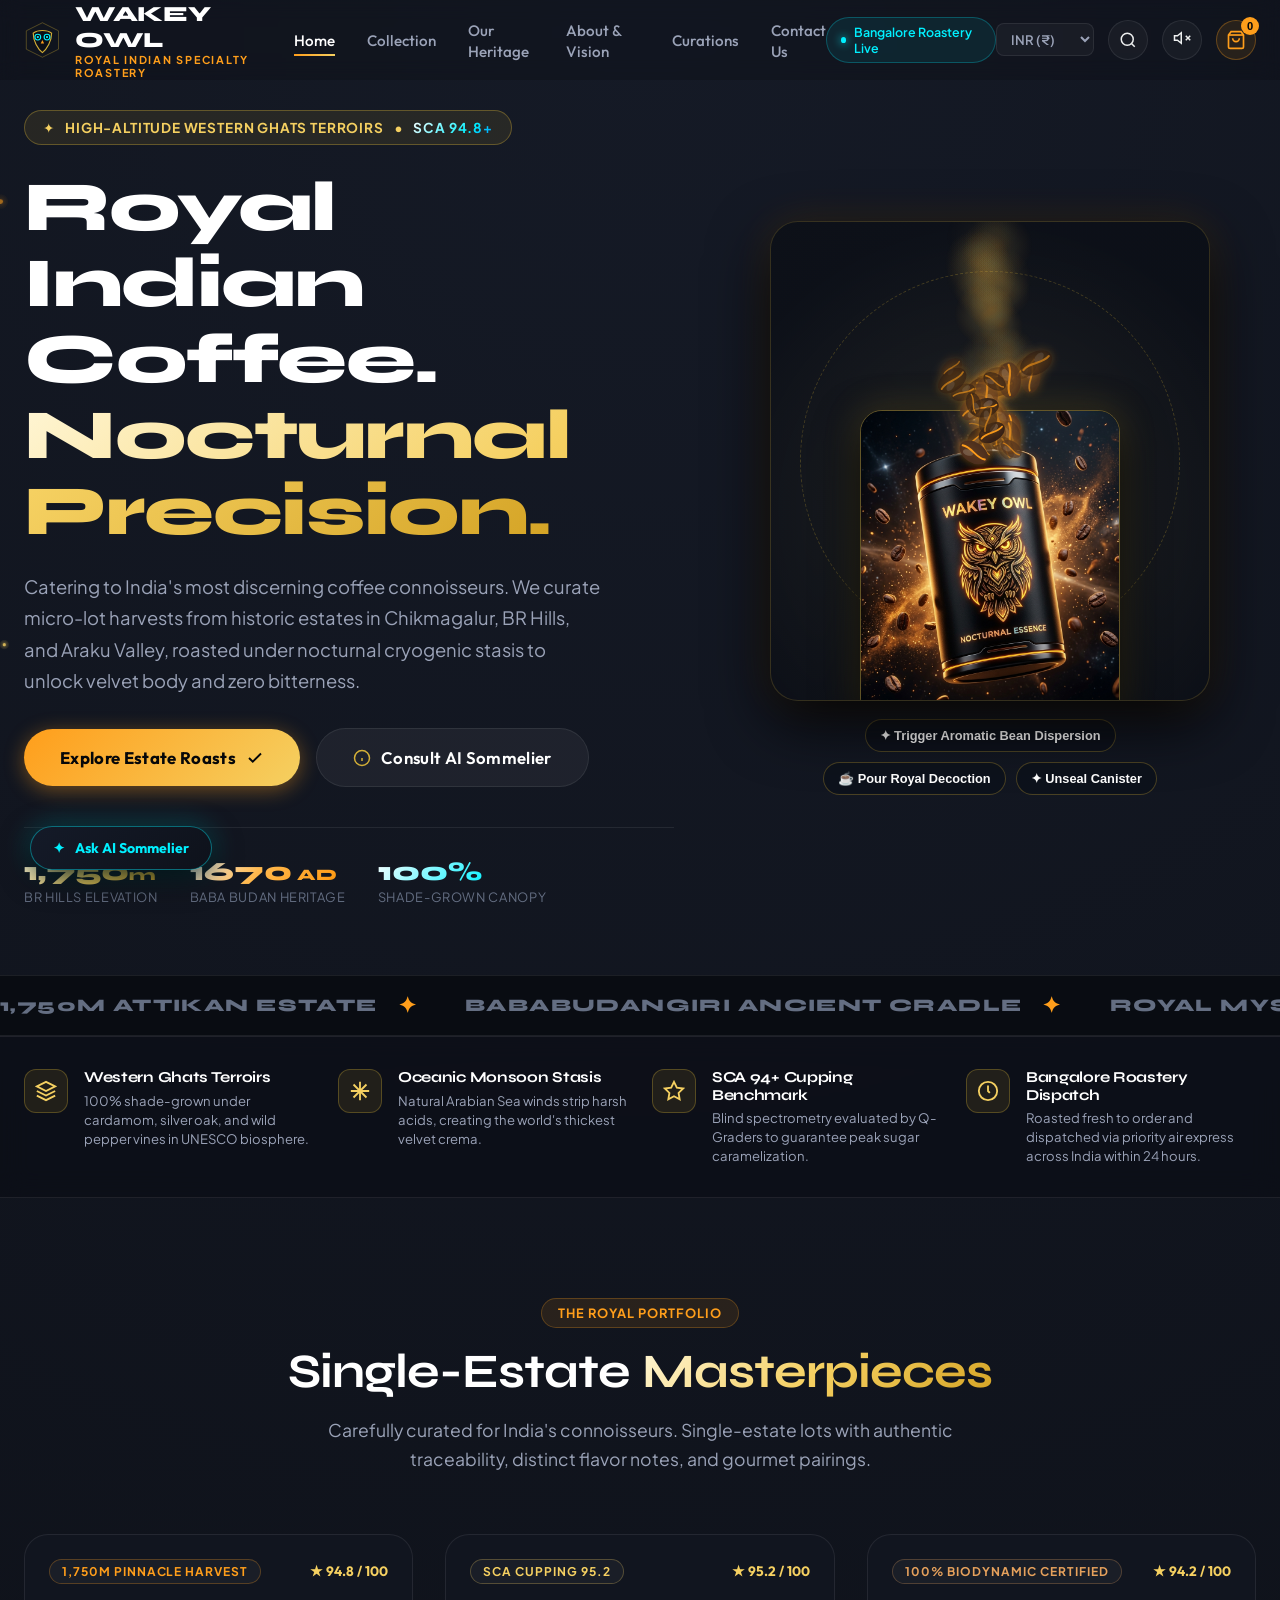
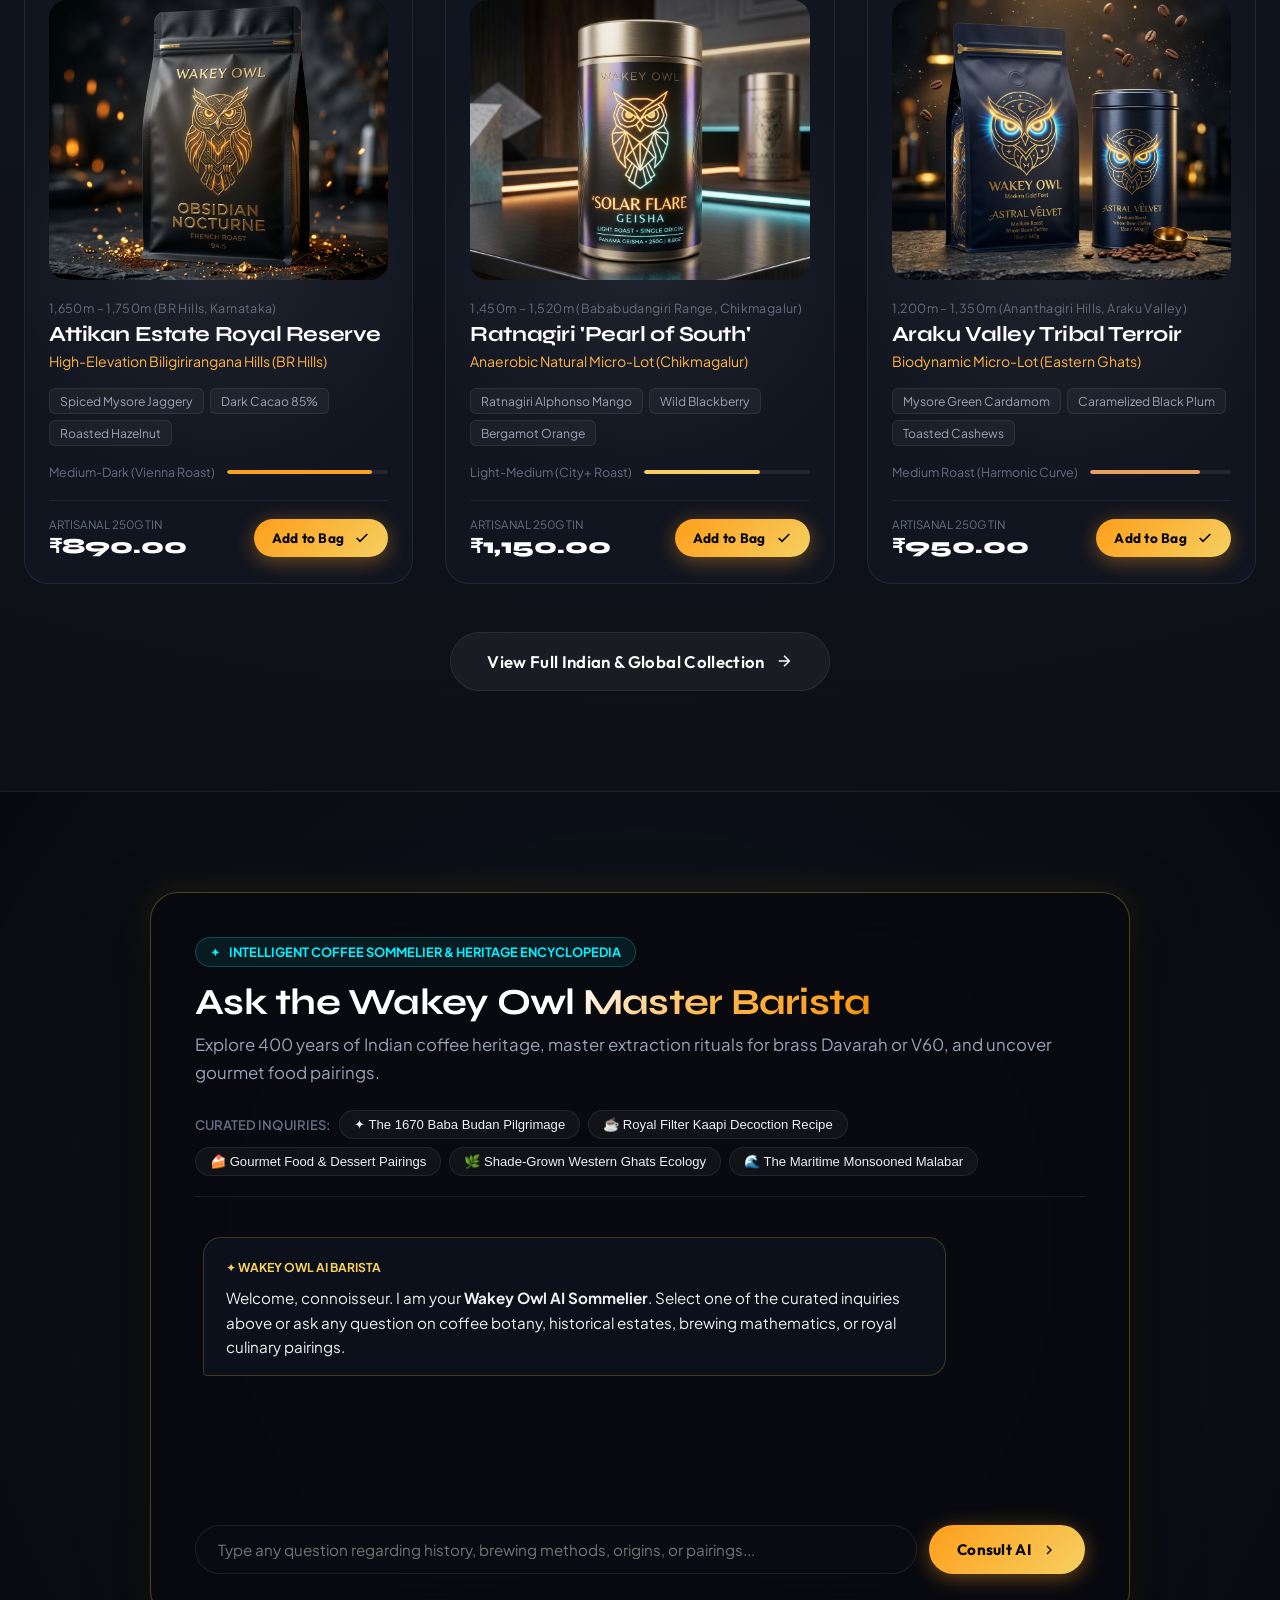
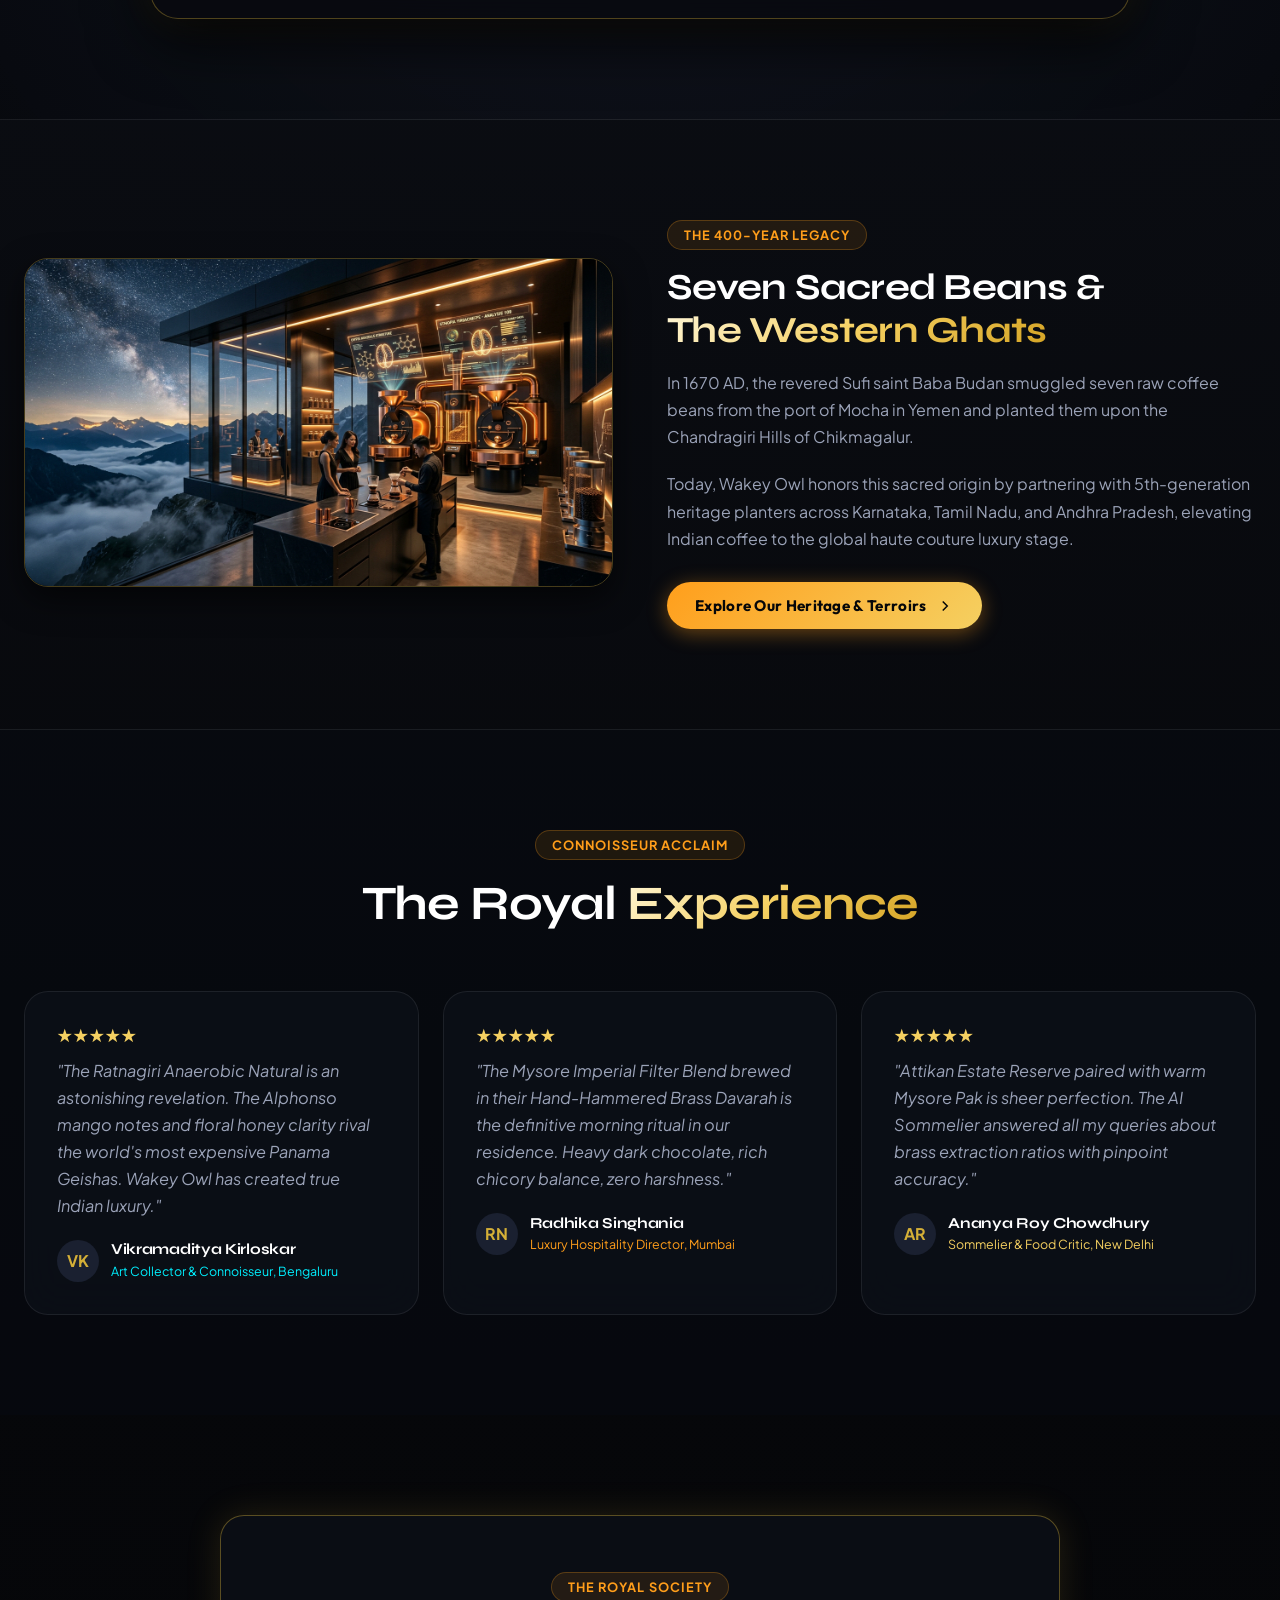
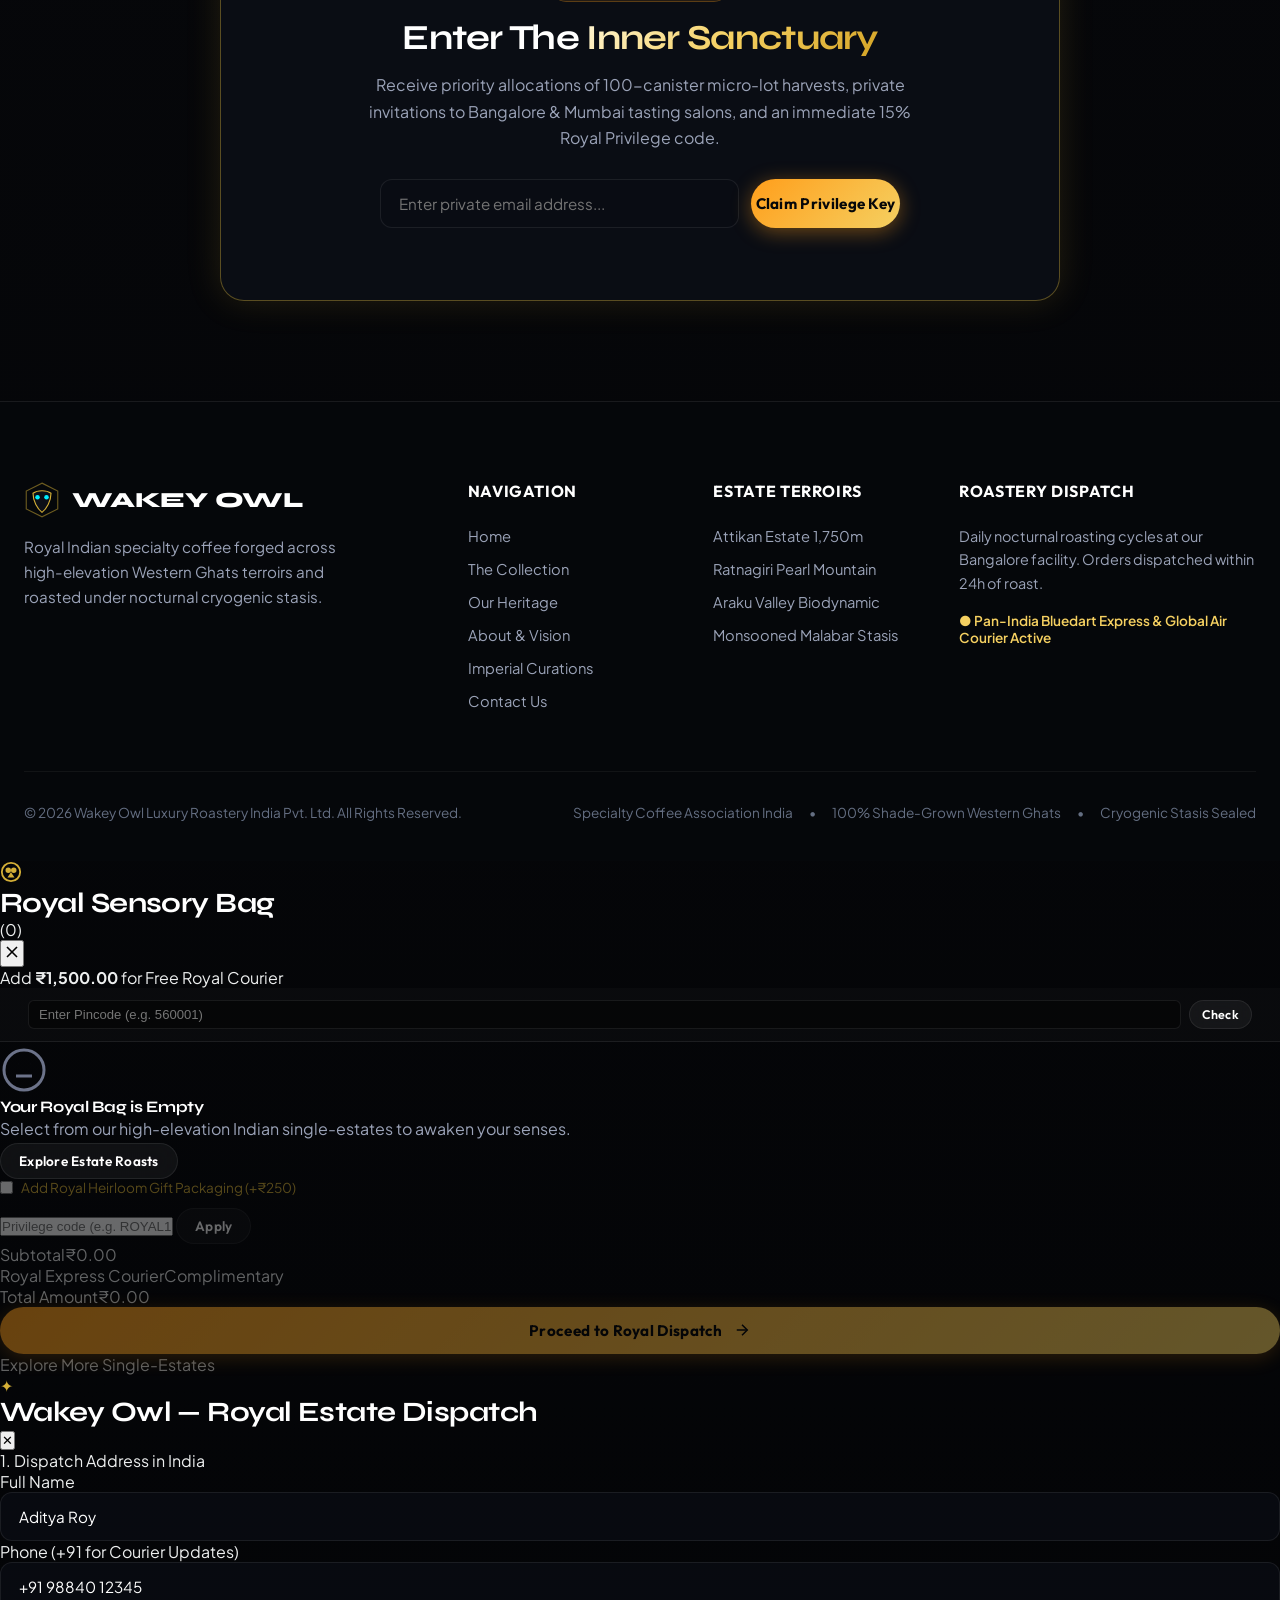
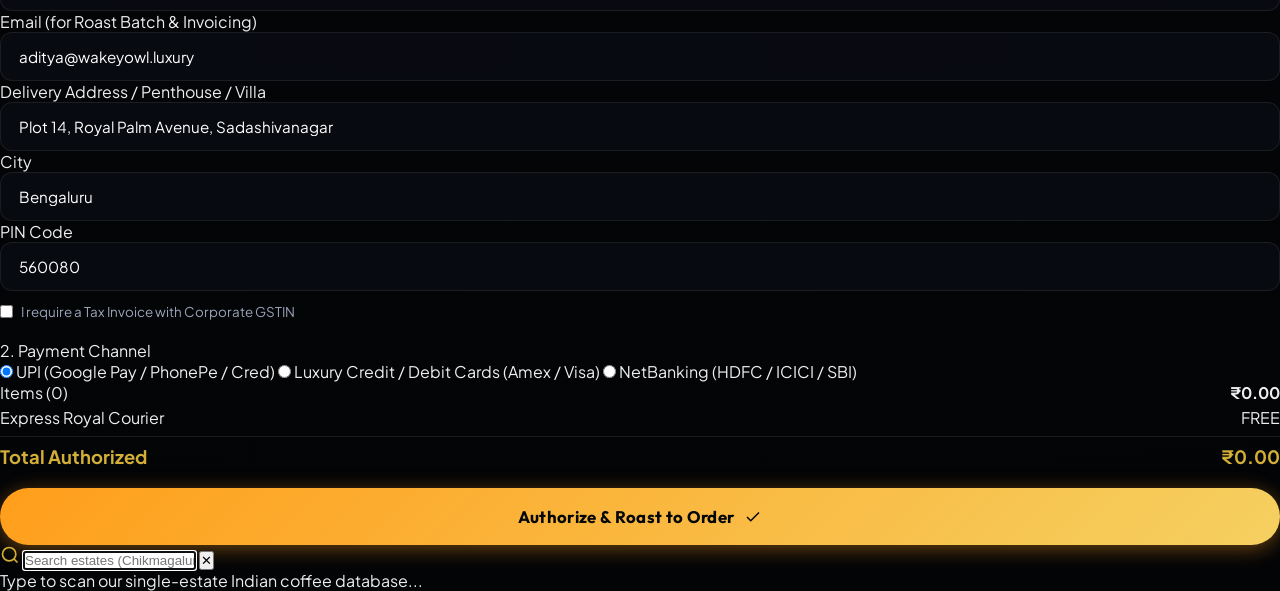
==== index.html @ 2862ffb9 "Add files via upload" ====
<!DOCTYPE html>
<html lang="en">
<head>
  <meta charset="UTF-8" />
  <meta name="viewport" content="width=device-width, initial-scale=1.0" />
  <title>Wakey Owl — Royal Indian Specialty Coffee & Nocturnal Roastery</title>
  <meta name="description" content="Forged at 1,750m in the Western Ghats. Discover India's finest single-estate micro-lots, royal filter kaapi formulas, and cryogenic specialty roasts." />

  <!-- Stylesheets -->
  <link rel="stylesheet" href="css/main.css" />
  <link rel="stylesheet" href="css/components.css" />
  <link rel="stylesheet" href="css/animations.css" />
</head>
<body>

  <!-- Ambient Canvas Background -->
  <canvas id="ambient-canvas"></canvas>

  <div class="app-wrapper">

    <!-- Sticky Glassmorphic Navbar -->
    <header class="site-navbar" id="site-header">
      <div class="container nav-container">
        <!-- Brand Logo with Continuous Animated Glowing Laser Eyes -->
        <a href="index.html" class="brand-logo-link" id="nav-brand-logo" aria-label="Wakey Owl Home">
          <svg class="logo-owl-svg" viewBox="0 0 64 64" fill="none" xmlns="http://www.w3.org/2000/svg">
            <polygon points="32,2 60,16 60,48 32,62 4,48 4,16" stroke="rgba(212,175,55,0.4)" stroke-width="1.5" class="logo-animated-stroke" />
            <path d="M16 20 C24 14, 40 14, 48 20 C48 34, 40 48, 32 54 C24 48, 16 34, 16 20 Z" stroke="#D4AF37" stroke-width="2" fill="#0C0F17" />
            <circle cx="24" cy="27" r="5" stroke="#00F0FF" stroke-width="2" fill="#060709" class="logo-owl-eye" />
            <circle cx="24" cy="27" r="2" fill="#00F0FF" />
            <circle cx="40" cy="27" r="5" stroke="#00F0FF" stroke-width="2" fill="#060709" class="logo-owl-eye" />
            <circle cx="40" cy="27" r="2" fill="#00F0FF" />
            <polygon points="32,32 29,38 35,38" fill="#FF9E1B" />
          </svg>
          <div class="brand-name-wrap">
            <span class="brand-name">WAKEY OWL</span>
            <span class="brand-tagline">Royal Indian Specialty Roastery</span>
          </div>
        </a>

        <!-- Desktop Navigation Links -->
        <nav>
          <ul class="nav-links-menu">
            <li class="nav-link-item active"><a href="index.html">Home</a></li>
            <li class="nav-link-item"><a href="shop.html">Collection</a></li>
            <li class="nav-link-item"><a href="heritage.html">Our Heritage</a></li>
            <li class="nav-link-item"><a href="about.html">About & Vision</a></li>
            <li class="nav-link-item"><a href="curations.html">Curations</a></li>
            <li class="nav-link-item"><a href="contact.html">Contact Us</a></li>
          </ul>
        </nav>

        <!-- Live Roastery Status Pill -->
        <div class="nav-live-status">
          <span class="live-beacon-dot"></span>
          <span>Bangalore Roastery Live</span>
        </div>

        <!-- Navigation Actions -->
        <div class="nav-actions-right">
          <!-- Currency Selector (INR Default) -->
          <select id="currency-select" class="currency-selector" aria-label="Select Currency">
            <option value="INR" selected>INR (₹)</option>
            <option value="USD">USD ($)</option>
            <option value="EUR">EUR (€)</option>
            <option value="GBP">GBP (£)</option>
            <option value="AED">AED (د.إ)</option>
          </select>

          <!-- Search Trigger -->
          <button type="button" class="nav-icon-btn" data-search-trigger aria-label="Search Estates">
            <svg width="18" height="18" viewBox="0 0 24 24" fill="none" stroke="currentColor" stroke-width="2"><circle cx="11" cy="11" r="8"></circle><line x1="21" y1="21" x2="16.65" y2="16.65"></line></svg>
          </button>

          <!-- Soundscape Toggle -->
          <button type="button" class="nav-icon-btn" id="sound-toggle-btn" aria-label="Toggle Sound" title="Toggle Soundscape">
            <span id="sound-toggle-icon">
              <svg width="18" height="18" viewBox="0 0 24 24" fill="none" stroke="currentColor" stroke-width="2"><polygon points="11 5 6 9 2 9 2 15 6 15 11 19 11 5"></polygon><line x1="23" y1="9" x2="17" y2="15"></line><line x1="17" y1="9" x2="23" y2="15"></line></svg>
            </span>
          </button>

          <!-- Cart Drawer Trigger -->
          <button type="button" class="nav-icon-btn nav-cart-btn" data-cart-open aria-label="Shopping Bag">
            <svg width="20" height="20" viewBox="0 0 24 24" fill="none" stroke="currentColor" stroke-width="2"><path d="M6 2L3 6v14a2 2 0 0 0 2 2h14a2 2 0 0 0 2-2V6l-3-4z"></path><line x1="3" y1="6" x2="21" y2="6"></line><path d="M16 10a4 4 0 0 1-8 0"></path></svg>
            <span class="nav-cart-badge">0</span>
          </button>

          <!-- Mobile Hamburger -->
          <button type="button" class="mobile-hamburger-btn" id="mobile-menu-btn" aria-label="Open Menu">
            <svg width="24" height="24" viewBox="0 0 24 24" fill="none" stroke="currentColor" stroke-width="2"><line x1="3" y1="12" x2="21" y2="12"></line><line x1="3" y1="6" x2="21" y2="6"></line><line x1="3" y1="18" x2="21" y2="18"></line></svg>
          </button>
        </div>
      </div>
    </header>

    <!-- Mobile Drawer Navigation -->
    <div class="mobile-nav-drawer" id="mobile-nav-drawer">
      <div class="mobile-nav-header">
        <span class="brand-name text-gradient-gold">WAKEY OWL</span>
        <button type="button" class="btn-modal-close" id="mobile-nav-close">✕</button>
      </div>
      <ul class="mobile-nav-links">
        <li><a href="index.html">Home</a></li>
        <li><a href="shop.html">The Collection</a></li>
        <li><a href="heritage.html">Our Heritage</a></li>
        <li><a href="about.html">About & Vision</a></li>
        <li><a href="curations.html">Imperial Curations</a></li>
        <li><a href="contact.html">Contact & Salons</a></li>
      </ul>
      <div style="margin-top: auto; padding-top: 24px; border-top: 1px solid var(--border-glass);">
        <button type="button" class="btn btn-glow-gold btn-block" data-cart-open>
          <span>Open Royal Bag</span>
        </button>
      </div>
    </div>

    <!-- MAIN HOMEPAGE CONTENT -->
    <main>

      <!-- 1. HERO SECTION: INTERACTIVE BEAN EMERGENCE & PACKET ANIMATION -->
      <section class="hero-section" id="hero">
        <div class="container">
          <div class="hero-grid">
            <!-- Left Hero Content -->
            <div class="hero-content">
              <div class="hero-eyebrow-pill animate-fade-in">
                <span>✦</span>
                <span>High-Altitude Western Ghats Terroirs</span>
                <span>•</span>
                <span class="text-gradient-cyan">SCA 94.8+</span>
              </div>

              <h1 class="hero-title animate-slide-up">
                Royal Indian Coffee. <br />
                <span class="text-gradient-gold">Nocturnal Precision.</span>
              </h1>

              <p class="hero-description animate-slide-up">
                Catering to India's most discerning coffee connoisseurs. We curate micro-lot harvests from historic estates in Chikmagalur, BR Hills, and Araku Valley, roasted under nocturnal cryogenic stasis to unlock velvet body and zero bitterness.
              </p>

              <div class="hero-cta-group animate-slide-up">
                <a href="shop.html" class="btn btn-glow-gold btn-large" id="hero-cta-order">
                  <span>Explore Estate Roasts</span>
                  <svg width="18" height="18" viewBox="0 0 24 24" fill="none" stroke="currentColor" stroke-width="2.5"><polyline points="20 6 9 17 4 12"></polyline></svg>
                </a>

                <a href="#ai-sommelier-section" class="btn btn-glass btn-large" id="hero-cta-ai">
                  <svg width="18" height="18" viewBox="0 0 24 24" fill="none" stroke="#D4AF37" stroke-width="2"><circle cx="12" cy="12" r="10"/><path d="M12 16v-4M12 8h.01"/></svg>
                  <span>Consult AI Sommelier</span>
                </a>
              </div>

              <div class="hero-stats-row">
                <div class="hero-stat-item">
                  <span class="hero-stat-val text-gradient-gold">1,750<small style="font-size: 1rem;">m</small></span>
                  <span class="hero-stat-label">BR Hills Elevation</span>
                </div>
                <div class="hero-stat-item">
                  <span class="hero-stat-val text-gradient-amber">1670<small style="font-size: 1rem;"> AD</small></span>
                  <span class="hero-stat-label">Baba Budan Heritage</span>
                </div>
                <div class="hero-stat-item">
                  <span class="hero-stat-val text-gradient-cyan">100%</span>
                  <span class="hero-stat-label">Shade-Grown Canopy</span>
                </div>
              </div>
            </div>

            <!-- Right Hero 3D Roasted Bean & Packet Emergence Stage -->
            <div class="hero-visual-col" data-hero-tilt>
              <div class="coffee-emergence-stage">
                <!-- Rotating Gold Ring -->
                <div class="stage-aura-ring"></div>

                <!-- Interactive Roasted Bean & Steam Particle Canvas -->
                <canvas id="hero-coffee-canvas"></canvas>

                <!-- Base Luxury Canister/Packet Graphic -->
                <img src="assets/images/hero_canister.jpg" alt="Wakey Owl Royal Coffee Canister" class="stage-packet-img" />
              </div>

              <!-- Interactive Emergence Action Controls -->
              <div class="stage-actions-bar">
                <button type="button" class="btn-stage-action" id="btn-trigger-aroma">
                  <span>✦ Trigger Aromatic Bean Dispersion</span>
                </button>
                <button type="button" class="btn-stage-action" id="btn-trigger-pour">
                  <span>☕ Pour Royal Decoction</span>
                </button>
                <button type="button" class="btn-stage-action" id="btn-trigger-unseal">
                  <span>✦ Unseal Canister</span>
                </button>
              </div>
            </div>
          </div>
        </div>
      </section>

      <!-- 2. KINETIC TICKER MARQUEE -->
      <div class="ticker-strip" aria-hidden="true">
        <div class="ticker-track">
          <span class="ticker-item">1,750M ATTIKAN ESTATE <span class="ticker-dot">✦</span></span>
          <span class="ticker-item">BABABUDANGIRI ANCIENT CRADLE <span class="ticker-dot">✦</span></span>
          <span class="ticker-item">ROYAL MYSORE FILTER FORMULA <span class="ticker-dot">✦</span></span>
          <span class="ticker-item">ARAKU BIODYNAMIC MICRO-LOTS <span class="ticker-dot">✦</span></span>
          <span class="ticker-item">ZERO ASTRINGENCY GUARANTEED <span class="ticker-dot">✦</span></span>
          <span class="ticker-item">CRYOGENIC NOCTURNAL ROAST <span class="ticker-dot">✦</span></span>
          <!-- Continuous loop -->
          <span class="ticker-item">1,750M ATTIKAN ESTATE <span class="ticker-dot">✦</span></span>
          <span class="ticker-item">BABABUDANGIRI ANCIENT CRADLE <span class="ticker-dot">✦</span></span>
          <span class="ticker-item">ROYAL MYSORE FILTER FORMULA <span class="ticker-dot">✦</span></span>
          <span class="ticker-item">ARAKU BIODYNAMIC MICRO-LOTS <span class="ticker-dot">✦</span></span>
          <span class="ticker-item">ZERO ASTRINGENCY GUARANTEED <span class="ticker-dot">✦</span></span>
          <span class="ticker-item">CRYOGENIC NOCTURNAL ROAST <span class="ticker-dot">✦</span></span>
        </div>
      </div>

      <!-- 3. SENSORY MATRIX 4-PILLAR BAR -->
      <section class="sensory-matrix-bar">
        <div class="container">
          <div class="matrix-grid">
            <div class="matrix-card">
              <div class="matrix-icon-box">
                <svg width="22" height="22" viewBox="0 0 24 24" fill="none" stroke="currentColor" stroke-width="2"><path d="M12 2L2 7l10 5 10-5-10-5zM2 17l10 5 10-5M2 12l10 5 10-5"/></svg>
              </div>
              <div class="matrix-text">
                <h4>Western Ghats Terroirs</h4>
                <p>100% shade-grown under cardamom, silver oak, and wild pepper vines in UNESCO biosphere.</p>
              </div>
            </div>

            <div class="matrix-card">
              <div class="matrix-icon-box">
                <svg width="22" height="22" viewBox="0 0 24 24" fill="none" stroke="currentColor" stroke-width="2"><path d="M12 2v20M2 12h20M4.93 4.93l14.14 14.14M4.93 19.07l14.14-14.14"/></svg>
              </div>
              <div class="matrix-text">
                <h4>Oceanic Monsoon Stasis</h4>
                <p>Natural Arabian Sea winds strip harsh acids, creating the world's thickest velvet crema.</p>
              </div>
            </div>

            <div class="matrix-card">
              <div class="matrix-icon-box">
                <svg width="22" height="22" viewBox="0 0 24 24" fill="none" stroke="currentColor" stroke-width="2"><polygon points="12 2 15.09 8.26 22 9.27 17 14.14 18.18 21.02 12 17.77 5.82 21.02 7 14.14 2 9.27 8.91 8.26 12 2"/></svg>
              </div>
              <div class="matrix-text">
                <h4>SCA 94+ Cupping Benchmark</h4>
                <p>Blind spectrometry evaluated by Q-Graders to guarantee peak sugar caramelization.</p>
              </div>
            </div>

            <div class="matrix-card">
              <div class="matrix-icon-box">
                <svg width="22" height="22" viewBox="0 0 24 24" fill="none" stroke="currentColor" stroke-width="2"><circle cx="12" cy="12" r="10"/><polyline points="12 6 12 12 14 14"/></svg>
              </div>
              <div class="matrix-text">
                <h4>Bangalore Roastery Dispatch</h4>
                <p>Roasted fresh to order and dispatched via priority air express across India within 24 hours.</p>
              </div>
            </div>
          </div>
        </div>
      </section>

      <!-- 4. FEATURED SIGNATURE INDIAN ESTATE ALLOCATIONS -->
      <section class="section-py" id="featured-roasts">
        <div class="container">
          <div class="section-header">
            <span class="section-eyebrow">The Royal Portfolio</span>
            <h2 class="section-title">Single-Estate <span class="text-gradient-gold">Masterpieces</span></h2>
            <p class="section-description">
              Carefully curated for India's connoisseurs. Single-estate lots with authentic traceability, distinct flavor notes, and gourmet pairings.
            </p>
          </div>

          <!-- Product Grid Injected by JS -->
          <div class="products-grid" id="featured-roasts-grid">
            <!-- Populated by js/app.js -->
          </div>

          <div style="text-align: center; margin-top: 48px;">
            <a href="shop.html" class="btn btn-glass btn-large">
              <span>View Full Indian & Global Collection</span>
              <svg width="18" height="18" viewBox="0 0 24 24" fill="none" stroke="currentColor" stroke-width="2"><line x1="5" y1="12" x2="19" y2="12"></line><polyline points="12 5 19 12 12 19"></polyline></svg>
            </a>
          </div>
        </div>
      </section>

      <!-- 5. AI COFFEE SOMMELIER & ENCYCLOPEDIA ASSISTANT -->
      <section class="section-py" id="ai-sommelier-section" style="background: radial-gradient(circle at 50% 50%, rgba(20, 25, 38, 0.8) 0%, rgba(8, 10, 15, 0.95) 100%); border-top: 1px solid var(--border-glass); border-bottom: 1px solid var(--border-glass);">
        <div class="container">
          <div id="ai-coffee-chatbox">
            <!-- Rendered by js/ai-assistant.js -->
          </div>
        </div>
      </section>

      <!-- 6. THE HERITAGE TEASER: 1670 BABA BUDAN STORY -->
      <section class="section-py" id="heritage-teaser">
        <div class="container">
          <div style="display: grid; grid-template-columns: 1fr 1fr; gap: 54px; align-items: center;">
            <div data-tilt>
              <img src="assets/images/roastery_lab.jpg" alt="Indian High-Altitude Coffee Canopy" style="width: 100%; border-radius: 24px; border: 1px solid rgba(212,175,55,0.3); box-shadow: var(--shadow-md);" />
            </div>
            <div>
              <span class="section-eyebrow">The 400-Year Legacy</span>
              <h2 style="font-size: 2.3rem; margin-bottom: 18px;">Seven Sacred Beans & <br /><span class="text-gradient-gold">The Western Ghats</span></h2>
              <p style="margin-bottom: 20px; line-height: 1.7;">
                In 1670 AD, the revered Sufi saint Baba Budan smuggled seven raw coffee beans from the port of Mocha in Yemen and planted them upon the Chandragiri Hills of Chikmagalur.
              </p>
              <p style="margin-bottom: 30px; line-height: 1.7;">
                Today, Wakey Owl honors this sacred origin by partnering with 5th-generation heritage planters across Karnataka, Tamil Nadu, and Andhra Pradesh, elevating Indian coffee to the global haute couture luxury stage.
              </p>
              <a href="heritage.html" class="btn btn-glow-gold">
                <span>Explore Our Heritage & Terroirs</span>
                <svg width="18" height="18" viewBox="0 0 24 24" fill="none" stroke="currentColor" stroke-width="2"><polyline points="9 18 15 12 9 6"></polyline></svg>
              </a>
            </div>
          </div>
        </div>
      </section>

      <!-- 7. CONNOISSEUR REVIEWS -->
      <section class="section-py" style="background: rgba(8, 11, 17, 0.6); border-top: 1px solid var(--border-glass);">
        <div class="container">
          <div class="section-header">
            <span class="section-eyebrow">Connoisseur Acclaim</span>
            <h2 class="section-title">The Royal <span class="text-gradient-gold">Experience</span></h2>
          </div>

          <div style="display: grid; grid-template-columns: repeat(auto-fit, minmax(320px, 1fr)); gap: 24px;">
            <div class="glass-panel" style="padding: 32px;">
              <div style="color: var(--cyber-gold); font-size: 1.1rem; margin-bottom: 12px;">★★★★★</div>
              <p style="font-style: italic; margin-bottom: 20px; font-size: 1.02rem;">
                "The Ratnagiri Anaerobic Natural is an astonishing revelation. The Alphonso mango notes and floral honey clarity rival the world's most expensive Panama Geishas. Wakey Owl has created true Indian luxury."
              </p>
              <div style="display: flex; align-items: center; gap: 12px;">
                <div style="width: 42px; height: 42px; border-radius: 50%; background: #1A2030; display: flex; align-items: center; justify-content: center; font-weight: 700; color: #D4AF37;">VK</div>
                <div>
                  <h4 style="font-size: 0.95rem;">Vikramaditya Kirloskar</h4>
                  <span style="font-size: 0.78rem; color: var(--biolum-cyan);">Art Collector & Connoisseur, Bengaluru</span>
                </div>
              </div>
            </div>

            <div class="glass-panel" style="padding: 32px;">
              <div style="color: var(--cyber-gold); font-size: 1.1rem; margin-bottom: 12px;">★★★★★</div>
              <p style="font-style: italic; margin-bottom: 20px; font-size: 1.02rem;">
                "The Mysore Imperial Filter Blend brewed in their Hand-Hammered Brass Davarah is the definitive morning ritual in our residence. Heavy dark chocolate, rich chicory balance, zero harshness."
              </p>
              <div style="display: flex; align-items: center; gap: 12px;">
                <div style="width: 42px; height: 42px; border-radius: 50%; background: #1A2030; display: flex; align-items: center; justify-content: center; font-weight: 700; color: #D4AF37;">RN</div>
                <div>
                  <h4 style="font-size: 0.95rem;">Radhika Singhania</h4>
                  <span style="font-size: 0.78rem; color: var(--solar-amber);">Luxury Hospitality Director, Mumbai</span>
                </div>
              </div>
            </div>

            <div class="glass-panel" style="padding: 32px;">
              <div style="color: var(--cyber-gold); font-size: 1.1rem; margin-bottom: 12px;">★★★★★</div>
              <p style="font-style: italic; margin-bottom: 20px; font-size: 1.02rem;">
                "Attikan Estate Reserve paired with warm Mysore Pak is sheer perfection. The AI Sommelier answered all my queries about brass extraction ratios with pinpoint accuracy."
              </p>
              <div style="display: flex; align-items: center; gap: 12px;">
                <div style="width: 42px; height: 42px; border-radius: 50%; background: #1A2030; display: flex; align-items: center; justify-content: center; font-weight: 700; color: #D4AF37;">AR</div>
                <div>
                  <h4 style="font-size: 0.95rem;">Ananya Roy Chowdhury</h4>
                  <span style="font-size: 0.78rem; color: var(--cyber-gold);">Sommelier & Food Critic, New Delhi</span>
                </div>
              </div>
            </div>
          </div>
        </div>
      </section>

      <!-- 8. VIP ROYAL SOCIETY PRIVILEGE CLUB -->
      <section class="section-py">
        <div class="container">
          <div class="glass-panel" style="padding: 56px 48px; text-align: center; max-width: 840px; margin: 0 auto; border-color: rgba(212,175,55,0.4); box-shadow: 0 0 35px rgba(212,175,55,0.15);">
            <span class="section-eyebrow">The Royal Society</span>
            <h2 style="font-size: 2.2rem; margin-bottom: 14px;">Enter The <span class="text-gradient-gold">Inner Sanctuary</span></h2>
            <p style="margin-bottom: 28px; max-width: 580px; margin-left: auto; margin-right: auto;">
              Receive priority allocations of 100-canister micro-lot harvests, private invitations to Bangalore & Mumbai tasting salons, and an immediate 15% Royal Privilege code.
            </p>

            <form id="newsletter-form" style="display: flex; gap: 12px; max-width: 520px; margin: 0 auto;">
              <input type="email" class="input-field" placeholder="Enter private email address..." required />
              <button type="submit" class="btn btn-glow-gold" style="white-space: nowrap;">
                <span>Claim Privilege Key</span>
              </button>
            </form>
            <div id="newsletter-msg" style="margin-top: 16px; font-size: 0.9rem;"></div>
          </div>
        </div>
      </section>

    </main>

    <!-- LUXURY FOOTER -->
    <footer class="site-footer">
      <div class="container">
        <div class="footer-top-grid">
          <div class="footer-brand-col">
            <div style="display: flex; align-items: center; gap: 12px;">
              <svg class="logo-owl-svg" viewBox="0 0 64 64" fill="none" style="width: 36px; height: 36px;">
                <polygon points="32,2 60,16 60,48 32,62 4,48 4,16" stroke="rgba(212,175,55,0.5)" stroke-width="2"/>
                <path d="M16 20 C24 14, 40 14, 48 20 C48 34, 40 48, 32 54 C24 48, 16 34, 16 20 Z" stroke="#D4AF37" stroke-width="2" fill="#0C0F17" />
                <circle cx="24" cy="27" r="4" fill="#00F0FF" />
                <circle cx="40" cy="27" r="4" fill="#00F0FF" />
              </svg>
              <span class="brand-name">WAKEY OWL</span>
            </div>
            <p>
              Royal Indian specialty coffee forged across high-elevation Western Ghats terroirs and roasted under nocturnal cryogenic stasis.
            </p>
          </div>

          <div>
            <h4 class="footer-col-title">Navigation</h4>
            <ul class="footer-links-list">
              <li><a href="index.html">Home</a></li>
              <li><a href="shop.html">The Collection</a></li>
              <li><a href="heritage.html">Our Heritage</a></li>
              <li><a href="about.html">About & Vision</a></li>
              <li><a href="curations.html">Imperial Curations</a></li>
              <li><a href="contact.html">Contact Us</a></li>
            </ul>
          </div>

          <div>
            <h4 class="footer-col-title">Estate Terroirs</h4>
            <ul class="footer-links-list">
              <li><a href="heritage.html">Attikan Estate 1,750m</a></li>
              <li><a href="heritage.html">Ratnagiri Pearl Mountain</a></li>
              <li><a href="heritage.html">Araku Valley Biodynamic</a></li>
              <li><a href="heritage.html">Monsooned Malabar Stasis</a></li>
            </ul>
          </div>

          <div class="footer-newsletter-box">
            <h4 class="footer-col-title">Roastery Dispatch</h4>
            <p>Daily nocturnal roasting cycles at our Bangalore facility. Orders dispatched within 24h of roast.</p>
            <div style="font-size: 0.85rem; color: var(--cyber-gold); font-weight: 600;">
              ● Pan-India Bluedart Express & Global Air Courier Active
            </div>
          </div>
        </div>

        <div class="footer-bottom-bar">
          <div>© 2026 Wakey Owl Luxury Roastery India Pvt. Ltd. All Rights Reserved.</div>
          <div class="footer-badges">
            <span>Specialty Coffee Association India</span> • 
            <span>100% Shade-Grown Western Ghats</span> • 
            <span>Cryogenic Stasis Sealed</span>
          </div>
        </div>
      </div>
    </footer>

  </div>

  <!-- JavaScript Modules -->
  <script src="js/products.js"></script>
  <script src="js/particles.js"></script>
  <script src="js/coffee-animation.js"></script>
  <script src="js/tilt.js"></script>
  <script src="js/audio.js"></script>
  <script src="js/ai-assistant.js"></script>
  <script src="js/cart.js"></script>
  <script src="js/app.js"></script>
</body>
</html>
---- css/main.css ----
/**
 * Wakey Owl — Core Design System & Luxury Variables
 */

@import url('https://fonts.googleapis.com/css2?family=Orbitron:wght@600;800;900&family=Outfit:wght@400;500;600;700;800&family=Plus+Jakarta+Sans:ital,wght@0,300;0,400;0,500;0,600;0,700;1,400&family=Space+Grotesk:wght@500;600;700&family=Syne:wght@600;700;800&display=swap');

:root {
  /* Dark Mode Obsidian Theme */
  --bg-deep: #050608;
  --bg-surface: #0b0e14;
  --bg-card: #11151f;
  --bg-card-hover: #161b27;
  --bg-glass: rgba(13, 17, 25, 0.72);
  --bg-glass-heavy: rgba(8, 10, 15, 0.88);
  --border-glass: rgba(255, 255, 255, 0.08);
  --border-glass-hover: rgba(255, 158, 27, 0.35);

  /* Neon Solar & Cyber Luxury Accents */
  --solar-amber: #FF9E1B;
  --solar-amber-light: #FFB84D;
  --solar-amber-glow: rgba(255, 158, 27, 0.4);
  --cyber-gold: #F5D061;
  --cyber-gold-glow: rgba(245, 208, 97, 0.35);
  --biolum-cyan: #00F0FF;
  --biolum-cyan-glow: rgba(0, 240, 255, 0.35);
  --crimson-surge: #FF3366;

  /* Typography Colors */
  --text-pure: #FFFFFF;
  --text-primary: #EDEFEF;
  --text-secondary: #9BA3B8;
  --text-muted: #646E82;
  --text-amber: #FFB347;

  /* Font Families */
  --font-display: 'Syne', 'Orbitron', 'Space Grotesk', sans-serif;
  --font-heading: 'Outfit', 'Space Grotesk', sans-serif;
  --font-body: 'Plus Jakarta Sans', system-ui, -apple-system, sans-serif;
  --font-mono: 'Space Grotesk', monospace;

  /* Shadows & Elevations */
  --shadow-sm: 0 4px 12px rgba(0, 0, 0, 0.4);
  --shadow-md: 0 12px 32px rgba(0, 0, 0, 0.6);
  --shadow-glow-amber: 0 0 28px rgba(255, 158, 27, 0.35);
  --shadow-glow-cyan: 0 0 28px rgba(0, 240, 255, 0.3);

  /* Container */
  --container-max: 1280px;
  --nav-height: 80px;
}

/* Global Reset */
*, *::before, *::after {
  box-sizing: border-box;
  margin: 0;
  padding: 0;
}

html {
  font-size: 16px;
  scroll-behavior: smooth;
  background-color: var(--bg-deep);
  color: var(--text-primary);
  font-family: var(--font-body);
  -webkit-font-smoothing: antialiased;
  -moz-osx-font-smoothing: grayscale;
}

body {
  min-height: 100vh;
  overflow-x: hidden;
  background: radial-gradient(circle at 50% 0%, #151a26 0%, #06070a 65%, #030406 100%);
  position: relative;
}

body.no-scroll {
  overflow: hidden;
}

/* Ambient Canvas behind content */
#ambient-canvas {
  position: fixed;
  top: 0;
  left: 0;
  width: 100vw;
  height: 100vh;
  pointer-events: none;
  z-index: 1;
}

/* App Shell Wrapper */
.app-wrapper {
  position: relative;
  z-index: 2;
  display: flex;
  flex-direction: column;
  min-height: 100vh;
}

.container {
  width: 100%;
  max-width: var(--container-max);
  margin: 0 auto;
  padding: 0 24px;
}

/* Typography Hierarchy */
h1, h2, h3, h4, h5, h6 {
  font-family: var(--font-display);
  font-weight: 700;
  line-height: 1.15;
  color: var(--text-pure);
  letter-spacing: -0.02em;
}

h1 {
  font-size: clamp(2.5rem, 5.5vw, 4.5rem);
  font-weight: 800;
}

h2 {
  font-size: clamp(2rem, 3.8vw, 3rem);
}

h3 {
  font-size: clamp(1.35rem, 2.2vw, 1.75rem);
}

p {
  color: var(--text-secondary);
  line-height: 1.65;
  font-size: 1rem;
}

a {
  color: inherit;
  text-decoration: none;
  transition: all 0.25s ease;
}

/* Luxury Gradient Text Utilities */
.text-gradient-amber {
  background: linear-gradient(135deg, #FFFFFF 0%, #FFB84D 45%, #FF9E1B 85%, #E68A00 100%);
  -webkit-background-clip: text;
  -webkit-text-fill-color: transparent;
}

.text-gradient-gold {
  background: linear-gradient(135deg, #FFF6D6 0%, #F5D061 50%, #D4A324 100%);
  -webkit-background-clip: text;
  -webkit-text-fill-color: transparent;
}

.text-gradient-cyan {
  background: linear-gradient(135deg, #FFFFFF 0%, #00F0FF 70%, #0099FF 100%);
  -webkit-background-clip: text;
  -webkit-text-fill-color: transparent;
}

/* Buttons */
.btn {
  display: inline-flex;
  align-items: center;
  justify-content: center;
  gap: 10px;
  padding: 14px 28px;
  border-radius: 9999px;
  font-family: var(--font-heading);
  font-weight: 600;
  font-size: 0.95rem;
  letter-spacing: 0.02em;
  cursor: pointer;
  border: none;
  outline: none;
  transition: all 0.3s cubic-bezier(0.2, 0.8, 0.2, 1);
  position: relative;
  overflow: hidden;
  user-select: none;
}

.btn-glow-gold {
  background: linear-gradient(135deg, #FF9E1B 0%, #F5D061 100%);
  color: #060709;
  font-weight: 700;
  box-shadow: 0 4px 20px var(--solar-amber-glow);
}

.btn-glow-gold:hover {
  transform: translateY(-2px);
  box-shadow: 0 8px 30px rgba(255, 158, 27, 0.6);
  background: linear-gradient(135deg, #FFAE3B 0%, #FFE07D 100%);
}

.btn-glass {
  background: rgba(255, 255, 255, 0.05);
  backdrop-filter: blur(12px);
  -webkit-backdrop-filter: blur(12px);
  border: 1px solid var(--border-glass);
  color: var(--text-pure);
}

.btn-glass:hover {
  background: rgba(255, 255, 255, 0.12);
  border-color: rgba(255, 158, 27, 0.5);
  color: #FFB84D;
  transform: translateY(-2px);
}

.btn-cyan {
  background: linear-gradient(135deg, #00F0FF 0%, #0099FF 100%);
  color: #040810;
  font-weight: 700;
  box-shadow: 0 4px 20px var(--biolum-cyan-glow);
}

.btn-cyan:hover {
  transform: translateY(-2px);
  box-shadow: 0 8px 30px rgba(0, 240, 255, 0.6);
}

.btn-small {
  padding: 8px 18px;
  font-size: 0.85rem;
}

.btn-large {
  padding: 18px 36px;
  font-size: 1.05rem;
}

.btn-block {
  width: 100%;
}

/* Glassmorphism Section Surface */
.glass-panel {
  background: var(--bg-glass);
  backdrop-filter: blur(20px);
  -webkit-backdrop-filter: blur(20px);
  border: 1px solid var(--border-glass);
  border-radius: 24px;
}

/* Section Common Spacing */
.section-py {
  padding: 100px 0;
  position: relative;
}

.section-header {
  text-align: center;
  max-width: 720px;
  margin: 0 auto 60px auto;
}

.section-eyebrow {
  display: inline-flex;
  align-items: center;
  gap: 8px;
  padding: 6px 16px;
  border-radius: 9999px;
  background: rgba(255, 158, 27, 0.1);
  border: 1px solid rgba(255, 158, 27, 0.25);
  color: var(--solar-amber);
  font-size: 0.8rem;
  font-weight: 700;
  letter-spacing: 0.08em;
  text-transform: uppercase;
  margin-bottom: 16px;
}

.section-title {
  margin-bottom: 16px;
}

.section-description {
  font-size: 1.1rem;
  color: var(--text-secondary);
}

/* Custom Input Styles */
.input-field {
  width: 100%;
  padding: 14px 18px;
  background: rgba(10, 13, 20, 0.7);
  border: 1px solid var(--border-glass);
  border-radius: 12px;
  color: var(--text-pure);
  font-family: var(--font-body);
  font-size: 0.95rem;
  transition: all 0.25s ease;
  outline: none;
}

.input-field:focus {
  border-color: var(--solar-amber);
  box-shadow: 0 0 16px rgba(255, 158, 27, 0.25);
}

/* Toast Container */
.toast-container {
  position: fixed;
  bottom: 24px;
  right: 24px;
  z-index: 9999;
  display: flex;
  flex-direction: column;
  gap: 10px;
  pointer-events: none;
}

.toast-pill {
  display: flex;
  align-items: center;
  gap: 12px;
  padding: 12px 22px;
  background: rgba(14, 18, 28, 0.95);
  backdrop-filter: blur(16px);
  border: 1px solid rgba(255, 158, 27, 0.4);
  box-shadow: 0 8px 30px rgba(0, 0, 0, 0.7);
  border-radius: 9999px;
  color: var(--text-pure);
  font-size: 0.9rem;
  font-weight: 500;
  pointer-events: auto;
  transition: all 0.3s ease;
}

.toast-dot {
  width: 8px;
  height: 8px;
  border-radius: 50%;
  background: var(--solar-amber);
  box-shadow: 0 0 8px var(--solar-amber);
}

.toast-error {
  border-color: var(--crimson-surge);
}

.toast-error .toast-dot {
  background: var(--crimson-surge);
  box-shadow: 0 0 8px var(--crimson-surge);
}

/* Navigation Styles */
.site-navbar {
  position: fixed;
  top: 0;
  left: 0;
  width: 100%;
  height: var(--nav-height);
  z-index: 100;
  transition: all 0.3s ease;
  background: rgba(6, 7, 10, 0.2);
  backdrop-filter: blur(10px);
  -webkit-backdrop-filter: blur(10px);
  border-bottom: 1px solid transparent;
}

.site-navbar.scrolled {
  background: rgba(8, 11, 17, 0.85);
  backdrop-filter: blur(20px);
  -webkit-backdrop-filter: blur(20px);
  border-bottom: 1px solid var(--border-glass);
  box-shadow: 0 4px 30px rgba(0, 0, 0, 0.5);
}

.nav-container {
  display: flex;
  align-items: center;
  justify-content: space-between;
  height: 100%;
}

/* Brand Logo with Owl Crest */
.brand-logo-link {
  display: flex;
  align-items: center;
  gap: 14px;
  text-decoration: none;
}

.logo-owl-svg {
  width: 42px;
  height: 42px;
  transition: transform 0.3s ease;
}

.brand-logo-link:hover .logo-owl-svg {
  transform: scale(1.06);
}

.brand-name-wrap {
  display: flex;
  flex-direction: column;
}

.brand-name {
  font-family: var(--font-display);
  font-size: 1.35rem;
  font-weight: 800;
  letter-spacing: -0.01em;
  color: var(--text-pure);
}

.brand-tagline {
  font-size: 0.68rem;
  letter-spacing: 0.16em;
  text-transform: uppercase;
  color: var(--solar-amber);
  font-weight: 700;
}

/* Nav Links */
.nav-links-menu {
  display: flex;
  align-items: center;
  gap: 32px;
  list-style: none;
}

.nav-link-item a {
  font-family: var(--font-heading);
  font-size: 0.95rem;
  font-weight: 500;
  color: var(--text-secondary);
  position: relative;
  padding: 6px 0;
}

.nav-link-item a:hover,
.nav-link-item.active a {
  color: var(--text-pure);
}

.nav-link-item a::after {
  content: '';
  position: absolute;
  bottom: 0;
  left: 0;
  width: 0;
  height: 2px;
  background: linear-gradient(90deg, var(--solar-amber), var(--cyber-gold));
  transition: width 0.3s ease;
}

.nav-link-item a:hover::after,
.nav-link-item.active a::after {
  width: 100%;
}

/* Live Roastery Status Pill */
.nav-live-status {
  display: flex;
  align-items: center;
  gap: 8px;
  padding: 6px 14px;
  background: rgba(0, 240, 255, 0.08);
  border: 1px solid rgba(0, 240, 255, 0.25);
  border-radius: 9999px;
  font-size: 0.78rem;
  color: var(--biolum-cyan);
  font-weight: 600;
}

.live-beacon-dot {
  width: 6px;
  height: 6px;
  border-radius: 50%;
  background: var(--biolum-cyan);
  box-shadow: 0 0 8px var(--biolum-cyan);
  animation: beaconPulse 2s infinite ease-in-out;
}

/* Nav Actions Right */
.nav-actions-right {
  display: flex;
  align-items: center;
  gap: 14px;
}

.nav-icon-btn {
  display: flex;
  align-items: center;
  justify-content: center;
  width: 40px;
  height: 40px;
  border-radius: 50%;
  background: rgba(255, 255, 255, 0.04);
  border: 1px solid var(--border-glass);
  color: var(--text-primary);
  cursor: pointer;
  transition: all 0.25s ease;
  position: relative;
}

.nav-icon-btn:hover {
  background: rgba(255, 158, 27, 0.12);
  border-color: var(--solar-amber);
  color: var(--solar-amber);
}

.nav-cart-btn {
  background: rgba(255, 158, 27, 0.1);
  border-color: rgba(255, 158, 27, 0.3);
  color: var(--solar-amber);
}

.nav-cart-badge {
  position: absolute;
  top: -4px;
  right: -4px;
  min-width: 18px;
  height: 18px;
  border-radius: 9999px;
  background: var(--solar-amber);
  color: #060709;
  font-size: 0.7rem;
  font-weight: 800;
  display: flex;
  align-items: center;
  justify-content: center;
  padding: 0 4px;
}

/* Currency Select */
.currency-selector {
  background: rgba(255, 255, 255, 0.04);
  border: 1px solid var(--border-glass);
  border-radius: 8px;
  color: var(--text-secondary);
  font-size: 0.82rem;
  font-weight: 600;
  padding: 6px 10px;
  outline: none;
  cursor: pointer;
  font-family: var(--font-body);
}

.currency-selector option {
  background: #0B0E14;
  color: var(--text-primary);
}

/* Hamburger button */
.mobile-hamburger-btn {
  display: none;
  background: transparent;
  border: none;
  color: var(--text-pure);
  cursor: pointer;
  padding: 4px;
}

/* Mobile Nav Drawer */
.mobile-nav-drawer {
  position: fixed;
  top: 0;
  right: -100%;
  width: 85%;
  max-width: 380px;
  height: 100vh;
  background: #0B0E14;
  border-left: 1px solid var(--border-glass);
  z-index: 200;
  transition: right 0.4s cubic-bezier(0.16, 1, 0.3, 1);
  padding: 32px 24px;
  display: flex;
  flex-direction: column;
}

.mobile-nav-drawer.open {
  right: 0;
}

.mobile-nav-header {
  display: flex;
  align-items: center;
  justify-content: space-between;
  margin-bottom: 40px;
  padding-bottom: 20px;
  border-bottom: 1px solid var(--border-glass);
}

.mobile-nav-links {
  list-style: none;
  display: flex;
  flex-direction: column;
  gap: 24px;
}

.mobile-nav-links a {
  font-family: var(--font-display);
  font-size: 1.35rem;
  font-weight: 700;
  color: var(--text-primary);
}

.mobile-nav-links a:hover {
  color: var(--solar-amber);
}

/* Footer Luxury Layout */
.site-footer {
  margin-top: auto;
  background: #05070A;
  border-top: 1px solid var(--border-glass);
  padding: 80px 0 40px 0;
  position: relative;
  z-index: 10;
}

.footer-top-grid {
  display: grid;
  grid-template-columns: 2fr 1fr 1fr 1.5fr;
  gap: 48px;
  margin-bottom: 60px;
}

.footer-brand-col p {
  margin-top: 16px;
  max-width: 320px;
  font-size: 0.95rem;
}

.footer-col-title {
  font-family: var(--font-heading);
  font-size: 1rem;
  font-weight: 700;
  color: var(--text-pure);
  letter-spacing: 0.04em;
  text-transform: uppercase;
  margin-bottom: 24px;
}

.footer-links-list {
  list-style: none;
  display: flex;
  flex-direction: column;
  gap: 12px;
}

.footer-links-list a {
  color: var(--text-secondary);
  font-size: 0.92rem;
}

.footer-links-list a:hover {
  color: var(--solar-amber);
  transform: translateX(4px);
}

.footer-newsletter-box p {
  font-size: 0.9rem;
  margin-bottom: 16px;
}

.footer-input-wrap {
  display: flex;
  gap: 8px;
  margin-bottom: 10px;
}

.footer-bottom-bar {
  padding-top: 32px;
  border-top: 1px solid rgba(255, 255, 255, 0.05);
  display: flex;
  align-items: center;
  justify-content: space-between;
  font-size: 0.85rem;
  color: var(--text-muted);
}

.footer-badges {
  display: flex;
  gap: 16px;
}

/* Media Queries for Responsive Layouts */
@media (max-width: 1024px) {
  .nav-links-menu, .nav-live-status {
    display: none;
  }
  .mobile-hamburger-btn {
    display: block;
  }
  .footer-top-grid {
    grid-template-columns: 1fr 1fr;
    gap: 40px;
  }
}

@media (max-width: 640px) {
  .footer-top-grid {
    grid-template-columns: 1fr;
  }
  .footer-bottom-bar {
    flex-direction: column;
    gap: 16px;
    text-align: center;
  }
}
---- css/components.css ----
/**
 * Wakey Owl — Luxury UI Components (Indian Elite & Royal Heritage Edition)
 */

/* ========================================================
   1. HERO SECTION & COFFEE PACKET EMERGENCE STAGE
   ======================================================== */
.hero-section {
  min-height: 100vh;
  padding-top: calc(var(--nav-height) + 30px);
  padding-bottom: 70px;
  display: flex;
  align-items: center;
  position: relative;
  overflow: hidden;
}

.hero-grid {
  display: grid;
  grid-template-columns: 1.1fr 0.9fr;
  gap: 50px;
  align-items: center;
}

.hero-content {
  position: relative;
  z-index: 5;
}

.hero-eyebrow-pill {
  display: inline-flex;
  align-items: center;
  gap: 10px;
  padding: 8px 18px;
  border-radius: 9999px;
  background: rgba(212, 175, 55, 0.1);
  border: 1px solid rgba(212, 175, 55, 0.35);
  font-size: 0.85rem;
  font-weight: 700;
  letter-spacing: 0.06em;
  text-transform: uppercase;
  color: var(--cyber-gold);
  margin-bottom: 24px;
}

.hero-title {
  margin-bottom: 22px;
  line-height: 1.08;
}

.hero-description {
  font-size: 1.15rem;
  line-height: 1.7;
  margin-bottom: 32px;
  max-width: 580px;
  color: var(--text-secondary);
}

.hero-cta-group {
  display: flex;
  align-items: center;
  gap: 16px;
  flex-wrap: wrap;
  margin-bottom: 40px;
}

.hero-stats-row {
  display: flex;
  align-items: center;
  gap: 32px;
  padding-top: 28px;
  border-top: 1px solid var(--border-glass);
}

.hero-stat-item {
  display: flex;
  flex-direction: column;
}

.hero-stat-val {
  font-family: var(--font-display);
  font-size: 1.65rem;
  font-weight: 800;
}

.hero-stat-label {
  font-size: 0.8rem;
  color: var(--text-muted);
  text-transform: uppercase;
  letter-spacing: 0.05em;
  margin-top: 2px;
}

/* Interactive Coffee Packet & Bean Emergence Stage */
.hero-visual-col {
  position: relative;
  display: flex;
  flex-direction: column;
  align-items: center;
  justify-content: center;
  perspective: 1200px;
}

.coffee-emergence-stage {
  position: relative;
  width: 100%;
  max-width: 440px;
  height: 480px;
  display: flex;
  align-items: center;
  justify-content: center;
  border-radius: 28px;
  background: radial-gradient(circle at 50% 60%, rgba(212, 175, 55, 0.08) 0%, rgba(8, 11, 17, 0.6) 80%);
  border: 1px solid rgba(212, 175, 55, 0.2);
  box-shadow: 0 20px 60px rgba(0, 0, 0, 0.9), 0 0 40px rgba(255, 158, 27, 0.15);
  overflow: hidden;
}

#hero-coffee-canvas {
  position: absolute;
  top: 0;
  left: 0;
  width: 100%;
  height: 100%;
  z-index: 5;
  cursor: grab;
}

.stage-packet-img {
  position: absolute;
  bottom: -20px;
  width: 260px;
  height: 310px;
  object-fit: cover;
  border-radius: 22px;
  border: 1px solid rgba(212, 175, 55, 0.4);
  box-shadow: 0 15px 45px rgba(0, 0, 0, 0.9), 0 0 35px rgba(212, 175, 55, 0.25);
  z-index: 2;
  transition: transform 0.3s ease;
  animation: floatPacket 5s ease-in-out infinite alternate;
}

@keyframes floatPacket {
  0% { transform: translateY(0) rotate(0deg); }
  50% { transform: translateY(-10px) rotate(1deg); }
  100% { transform: translateY(4px) rotate(-1deg); }
}

.stage-aura-ring {
  position: absolute;
  top: 50%;
  left: 50%;
  transform: translate(-50%, -50%);
  width: 380px;
  height: 380px;
  border-radius: 50%;
  border: 1px dashed rgba(212, 175, 55, 0.25);
  pointer-events: none;
  animation: spinRing 30s linear infinite;
  z-index: 1;
}

/* Stage Interactive Action Buttons Bar */
.stage-actions-bar {
  display: flex;
  gap: 10px;
  margin-top: 18px;
  width: 100%;
  max-width: 440px;
  justify-content: center;
  flex-wrap: wrap;
}

.btn-stage-action {
  padding: 8px 14px;
  border-radius: 9999px;
  background: rgba(14, 18, 28, 0.85);
  border: 1px solid rgba(212, 175, 55, 0.3);
  color: var(--text-pure);
  font-size: 0.8rem;
  font-weight: 600;
  cursor: pointer;
  display: inline-flex;
  align-items: center;
  gap: 6px;
  transition: all 0.25s ease;
}

.btn-stage-action:hover, .btn-stage-action.active-burst, .btn-stage-action.active-pour {
  background: rgba(255, 158, 27, 0.2);
  border-color: var(--solar-amber);
  color: var(--solar-amber);
  transform: translateY(-2px);
  box-shadow: 0 4px 15px rgba(255, 158, 27, 0.3);
}

/* ========================================================
   2. HERITAGE & SENSORY MATRIX BANNER
   ======================================================== */
.sensory-matrix-bar {
  border-top: 1px solid var(--border-glass);
  border-bottom: 1px solid var(--border-glass);
  background: rgba(10, 13, 20, 0.6);
  backdrop-filter: blur(14px);
  padding: 32px 0;
}

.matrix-grid {
  display: grid;
  grid-template-columns: repeat(4, 1fr);
  gap: 24px;
}

.matrix-card {
  display: flex;
  align-items: flex-start;
  gap: 16px;
}

.matrix-icon-box {
  width: 44px;
  height: 44px;
  border-radius: 12px;
  background: rgba(212, 175, 55, 0.1);
  border: 1px solid rgba(212, 175, 55, 0.3);
  display: flex;
  align-items: center;
  justify-content: center;
  color: var(--cyber-gold);
  flex-shrink: 0;
}

.matrix-text h4 {
  font-size: 0.95rem;
  font-weight: 700;
  margin-bottom: 4px;
}

.matrix-text p {
  font-size: 0.82rem;
  line-height: 1.45;
  color: var(--text-secondary);
}

/* ========================================================
   3. LUXURY PRODUCT CARDS & GRID
   ======================================================== */
.products-grid {
  display: grid;
  grid-template-columns: repeat(auto-fill, minmax(360px, 1fr));
  gap: 32px;
}

.luxury-product-card {
  position: relative;
  background: var(--bg-card);
  border: 1px solid var(--border-glass);
  border-radius: 24px;
  padding: 24px;
  display: flex;
  flex-direction: column;
  transition: all 0.4s cubic-bezier(0.16, 1, 0.3, 1);
  transform-style: preserve-3d;
  cursor: pointer;
  overflow: hidden;
}

.luxury-product-card:hover {
  border-color: rgba(212, 175, 55, 0.5);
  box-shadow: 0 20px 50px rgba(0, 0, 0, 0.85), 0 0 35px rgba(212, 175, 55, 0.2);
  background: var(--bg-card-hover);
}

.card-glass-sheen {
  position: absolute;
  top: 0;
  left: 0;
  width: 100%;
  height: 100%;
  background: radial-gradient(
    600px circle at var(--mouse-x, 50%) var(--mouse-y, 50%),
    rgba(255, 255, 255, 0.06),
    transparent 40%
  );
  pointer-events: none;
  z-index: 1;
}

.card-header-badge-row {
  display: flex;
  align-items: center;
  justify-content: space-between;
  margin-bottom: 16px;
  position: relative;
  z-index: 2;
}

.card-roast-badge {
  font-size: 0.75rem;
  font-weight: 700;
  text-transform: uppercase;
  letter-spacing: 0.08em;
  padding: 4px 12px;
  border-radius: 9999px;
  background: rgba(255, 255, 255, 0.04);
  border: 1px solid;
}

.card-cupping-score {
  font-family: var(--font-heading);
  font-size: 0.85rem;
  font-weight: 700;
  color: var(--cyber-gold);
}

.card-media-wrapper {
  position: relative;
  width: 100%;
  height: 280px;
  border-radius: 18px;
  overflow: hidden;
  margin-bottom: 20px;
  background: #080A0E;
  display: flex;
  align-items: center;
  justify-content: center;
  z-index: 2;
}

.card-product-img {
  width: 100%;
  height: 100%;
  object-fit: cover;
  transition: transform 0.5s cubic-bezier(0.16, 1, 0.3, 1);
}

.luxury-product-card:hover .card-product-img {
  transform: scale(1.06);
}

.card-glow-halo {
  position: absolute;
  top: 50%;
  left: 50%;
  transform: translate(-50%, -50%);
  width: 220px;
  height: 220px;
  border-radius: 50%;
  pointer-events: none;
}

.btn-quick-view {
  position: absolute;
  bottom: 16px;
  padding: 8px 18px;
  background: rgba(11, 14, 20, 0.88);
  backdrop-filter: blur(12px);
  border: 1px solid rgba(212, 175, 55, 0.4);
  color: var(--text-pure);
  border-radius: 9999px;
  font-size: 0.8rem;
  font-weight: 600;
  opacity: 0;
  transform: translateY(10px);
  transition: all 0.3s ease;
  cursor: pointer;
}

.luxury-product-card:hover .btn-quick-view {
  opacity: 1;
  transform: translateY(0);
}

.btn-quick-view:hover {
  background: var(--cyber-gold);
  color: #060709;
  border-color: var(--cyber-gold);
}

.card-content {
  position: relative;
  z-index: 2;
  display: flex;
  flex-direction: column;
  flex-grow: 1;
}

.card-origin-pill {
  font-size: 0.78rem;
  color: var(--text-muted);
  letter-spacing: 0.03em;
  margin-bottom: 6px;
}

.card-title {
  font-size: 1.35rem;
  margin-bottom: 4px;
}

.card-subtitle {
  font-size: 0.88rem;
  color: var(--text-amber);
  margin-bottom: 14px;
}

.card-flavor-tags {
  display: flex;
  gap: 6px;
  flex-wrap: wrap;
  margin-bottom: 18px;
}

.tag-flavor-mini {
  padding: 4px 10px;
  background: rgba(255, 255, 255, 0.04);
  border: 1px solid rgba(255, 255, 255, 0.08);
  border-radius: 6px;
  font-size: 0.76rem;
  color: var(--text-secondary);
}

.card-roast-gauge-row {
  display: flex;
  align-items: center;
  justify-content: space-between;
  gap: 12px;
  margin-bottom: 20px;
}

.gauge-label {
  font-size: 0.78rem;
  color: var(--text-muted);
}

.gauge-bar-track {
  flex-grow: 1;
  height: 4px;
  background: rgba(255, 255, 255, 0.08);
  border-radius: 9999px;
  overflow: hidden;
}

.gauge-bar-fill {
  height: 100%;
  border-radius: 9999px;
}

.card-footer-row {
  display: flex;
  align-items: center;
  justify-content: space-between;
  margin-top: auto;
  padding-top: 16px;
  border-top: 1px solid rgba(255, 255, 255, 0.06);
}

.card-price-block {
  display: flex;
  flex-direction: column;
}

.card-price-label {
  font-size: 0.72rem;
  color: var(--text-muted);
  text-transform: uppercase;
}

.card-price-value {
  font-family: var(--font-display);
  font-size: 1.35rem;
  font-weight: 800;
  color: var(--text-pure);
}

.btn-card-add {
  padding: 10px 18px;
  font-size: 0.85rem;
}

/* ========================================================
   4. AI ENCYCLOPEDIA & EMBEDDED CHATBOX
   ======================================================== */
.ai-encyclopedia-box {
  background: var(--bg-glass-heavy);
  backdrop-filter: blur(24px);
  -webkit-backdrop-filter: blur(24px);
  border: 1px solid rgba(212, 175, 55, 0.35);
  box-shadow: 0 20px 60px rgba(0, 0, 0, 0.85), 0 0 35px rgba(212, 175, 55, 0.15);
  border-radius: 28px;
  padding: 44px;
  max-width: 980px;
  margin: 0 auto;
  position: relative;
}

.ai-badge-top {
  display: inline-flex;
  align-items: center;
  gap: 8px;
  padding: 6px 14px;
  background: rgba(0, 240, 255, 0.08);
  border: 1px solid rgba(0, 240, 255, 0.25);
  border-radius: 9999px;
  color: var(--biolum-cyan);
  font-size: 0.8rem;
  font-weight: 700;
  text-transform: uppercase;
  margin-bottom: 14px;
}

.ai-box-title {
  font-size: clamp(1.6rem, 3vw, 2.3rem);
  margin-bottom: 8px;
}

.ai-box-desc {
  font-size: 1.05rem;
  color: var(--text-secondary);
  margin-bottom: 24px;
}

.ai-suggestion-pills-row {
  display: flex;
  gap: 8px;
  flex-wrap: wrap;
  align-items: center;
  margin-bottom: 24px;
  padding-bottom: 20px;
  border-bottom: 1px solid rgba(255, 255, 255, 0.08);
}

.ai-suggestion-pills-row span {
  font-size: 0.82rem;
  color: var(--text-muted);
  text-transform: uppercase;
  font-weight: 600;
}

.btn-ai-pill {
  padding: 6px 14px;
  border-radius: 9999px;
  background: rgba(255, 255, 255, 0.04);
  border: 1px solid var(--border-glass);
  color: var(--text-primary);
  font-size: 0.82rem;
  cursor: pointer;
  transition: all 0.2s ease;
}

.btn-ai-pill:hover {
  background: rgba(212, 175, 55, 0.15);
  border-color: var(--cyber-gold);
  color: var(--cyber-gold);
}

.ai-chat-thread {
  min-height: 280px;
  max-height: 480px;
  overflow-y: auto;
  padding: 16px 8px;
  display: flex;
  flex-direction: column;
  gap: 16px;
  margin-bottom: 24px;
}

.chat-msg {
  display: flex;
  width: 100%;
}

.chat-msg-user {
  justify-content: flex-end;
}

.chat-msg-bot {
  justify-content: flex-start;
}

.msg-bubble {
  max-width: 85%;
  padding: 16px 22px;
  border-radius: 18px;
  font-size: 0.95rem;
  line-height: 1.6;
}

.user-bubble {
  background: linear-gradient(135deg, #FF9E1B, #D4AF37);
  color: #060709;
  font-weight: 600;
  border-bottom-right-radius: 4px;
}

.bot-bubble {
  background: rgba(14, 18, 28, 0.92);
  border: 1px solid rgba(212, 175, 55, 0.25);
  color: var(--text-primary);
  border-bottom-left-radius: 4px;
}

.bot-header-row {
  margin-bottom: 8px;
}

.bot-owl-mark {
  font-size: 0.76rem;
  color: var(--cyber-gold);
  font-weight: 700;
  text-transform: uppercase;
}

.knowledge-card {
  margin-top: 4px;
}

.knowledge-category-tag {
  display: inline-block;
  font-size: 0.72rem;
  color: var(--biolum-cyan);
  text-transform: uppercase;
  font-weight: 700;
  margin-bottom: 6px;
}

.knowledge-title {
  font-size: 1.2rem;
  color: var(--text-pure);
  margin-bottom: 10px;
}

.knowledge-body {
  font-size: 0.94rem;
  color: var(--text-secondary);
  line-height: 1.65;
}

.ai-matched-roasts-shelf {
  margin-top: 18px;
  padding-top: 14px;
  border-top: 1px solid rgba(255, 255, 255, 0.08);
}

.shelf-label {
  display: block;
  font-size: 0.8rem;
  color: var(--solar-amber);
  font-weight: 700;
  margin-bottom: 10px;
}

.matched-chips-row {
  display: flex;
  gap: 12px;
  flex-wrap: wrap;
}

.matched-roast-chip {
  display: flex;
  align-items: center;
  gap: 10px;
  padding: 8px 12px;
  background: rgba(255, 255, 255, 0.05);
  border: 1px solid rgba(212, 175, 55, 0.3);
  border-radius: 10px;
  cursor: pointer;
  transition: all 0.2s ease;
}

.matched-roast-chip:hover {
  background: rgba(212, 175, 55, 0.15);
  border-color: var(--cyber-gold);
  transform: translateY(-2px);
}

.matched-roast-chip img {
  width: 36px;
  height: 36px;
  border-radius: 6px;
  object-fit: cover;
}

.matched-roast-chip strong {
  display: block;
  font-size: 0.84rem;
  color: var(--text-pure);
}

.matched-roast-chip span {
  font-size: 0.75rem;
  color: var(--text-amber);
}

.ai-followup-chips {
  display: flex;
  gap: 8px;
  flex-wrap: wrap;
  margin-top: 14px;
}

.btn-followup-pill {
  padding: 4px 10px;
  background: rgba(0, 240, 255, 0.06);
  border: 1px solid rgba(0, 240, 255, 0.2);
  color: var(--biolum-cyan);
  border-radius: 9999px;
  font-size: 0.76rem;
  cursor: pointer;
}

.btn-followup-pill:hover {
  background: rgba(0, 240, 255, 0.15);
  border-color: var(--biolum-cyan);
}

.ai-input-form-bar {
  display: flex;
  gap: 12px;
}

.ai-text-input {
  flex-grow: 1;
  background: rgba(10, 13, 20, 0.8);
  border: 1px solid var(--border-glass);
  border-radius: 9999px;
  padding: 14px 22px;
  color: var(--text-pure);
  font-family: var(--font-body);
  font-size: 0.95rem;
  outline: none;
}

.ai-text-input:focus {
  border-color: var(--cyber-gold);
  box-shadow: 0 0 16px rgba(212, 175, 55, 0.25);
}

/* Floating AI Widget Button & Modal */
.floating-ai-btn {
  position: fixed;
  bottom: 30px;
  left: 30px;
  z-index: 900;
  display: inline-flex;
  align-items: center;
  gap: 10px;
  padding: 12px 22px;
  background: linear-gradient(135deg, #141A28 0%, #0E121B 100%);
  border: 1px solid rgba(0, 240, 255, 0.4);
  box-shadow: 0 8px 30px rgba(0, 0, 0, 0.8), var(--shadow-glow-cyan);
  border-radius: 9999px;
  color: var(--biolum-cyan);
  font-family: var(--font-heading);
  font-size: 0.88rem;
  font-weight: 700;
  cursor: pointer;
  transition: all 0.3s cubic-bezier(0.16, 1, 0.3, 1);
}

.floating-ai-btn:hover {
  transform: translateY(-3px) scale(1.03);
  box-shadow: 0 12px 40px rgba(0, 240, 255, 0.4);
}

.floating-ai-modal {
  position: fixed;
  bottom: 85px;
  left: 30px;
  width: 380px;
  height: 520px;
  background: #0E121B;
  border: 1px solid rgba(0, 240, 255, 0.35);
  box-shadow: 0 25px 80px rgba(0, 0, 0, 0.95);
  border-radius: 20px;
  z-index: 901;
  display: flex;
  flex-direction: column;
  opacity: 0;
  pointer-events: none;
  transform: translateY(20px) scale(0.96);
  transition: all 0.3s cubic-bezier(0.16, 1, 0.3, 1);
  overflow: hidden;
}

.floating-ai-modal.open {
  opacity: 1;
  pointer-events: auto;
  transform: translateY(0) scale(1);
}

.floating-ai-header {
  display: flex;
  align-items: center;
  justify-content: space-between;
  padding: 16px 20px;
  background: #090C12;
  border-bottom: 1px solid var(--border-glass);
}

.ai-avatar-dot {
  width: 28px;
  height: 28px;
  border-radius: 50%;
  background: rgba(0, 240, 255, 0.15);
  color: var(--biolum-cyan);
  display: flex;
  align-items: center;
  justify-content: center;
  font-size: 0.85rem;
}

.floating-ai-body {
  flex-grow: 1;
  overflow-y: auto;
  padding: 16px;
  display: flex;
  flex-direction: column;
  gap: 12px;
}

.floating-ai-footer {
  padding: 14px;
  background: #090C12;
  border-top: 1px solid var(--border-glass);
}

.ai-quick-pills {
  display: flex;
  gap: 6px;
  overflow-x: auto;
  padding-bottom: 8px;
  margin-bottom: 8px;
}

.chip-q {
  padding: 4px 10px;
  border-radius: 9999px;
  background: rgba(255, 255, 255, 0.05);
  border: 1px solid var(--border-glass);
  color: var(--text-secondary);
  font-size: 0.72rem;
  white-space: nowrap;
  cursor: pointer;
}

.chip-q:hover {
  border-color: var(--cyber-gold);
  color: var(--cyber-gold);
}

.floating-ai-input-wrap {
  display: flex;
  gap: 8px;
}

.floating-ai-input-wrap input {
  flex-grow: 1;
  background: rgba(255, 255, 255, 0.04);
  border: 1px solid var(--border-glass);
  border-radius: 8px;
  padding: 8px 12px;
  color: #FFF;
  font-size: 0.85rem;
  outline: none;
}

/* Typing Dots */
.typing-row .bot-bubble {
  display: flex;
  gap: 6px;
  align-items: center;
  padding: 12px 18px;
}

.typing-dot {
  width: 6px;
  height: 6px;
  border-radius: 50%;
  background: var(--biolum-cyan);
  animation: typingDot 1.4s infinite ease-in-out;
}

.typing-dot:nth-child(2) { animation-delay: 0.2s; }
.typing-dot:nth-child(3) { animation-delay: 0.4s; }

@keyframes typingDot {
  0%, 80%, 100% { opacity: 0.2; transform: scale(0.8); }
  40% { opacity: 1; transform: scale(1.2); }
}

/* ========================================================
   5. HERITAGE & ESTATES (heritage.html)
   ======================================================== */
.heritage-timeline {
  display: flex;
  flex-direction: column;
  gap: 40px;
  position: relative;
  margin-top: 40px;
}

.heritage-card {
  display: grid;
  grid-template-columns: 1fr 1.2fr;
  gap: 36px;
  align-items: center;
  background: var(--bg-card);
  border: 1px solid var(--border-glass);
  border-radius: 24px;
  padding: 32px;
}

.heritage-year-badge {
  font-family: var(--font-display);
  font-size: 2.4rem;
  font-weight: 800;
  color: var(--cyber-gold);
  margin-bottom: 8px;
}

/* ========================================================
   6. ABOUT US, VISION & MISSION (about.html)
   ======================================================== */
.mission-grid {
  display: grid;
  grid-template-columns: 1fr 1fr;
  gap: 32px;
  margin-top: 40px;
}

.mission-card {
  background: var(--bg-card);
  border: 1px solid rgba(212, 175, 55, 0.25);
  border-radius: 24px;
  padding: 40px;
}

.mission-card h3 {
  font-size: 1.5rem;
  color: var(--cyber-gold);
  margin-bottom: 14px;
}

/* ========================================================
   7. IMPERIAL CURATIONS (curations.html)
   ======================================================== */
.curation-hero-card {
  background: radial-gradient(circle at 70% 30%, rgba(212, 175, 55, 0.15) 0%, rgba(14, 18, 28, 0.95) 70%);
  border: 1px solid rgba(212, 175, 55, 0.4);
  box-shadow: 0 20px 60px rgba(0, 0, 0, 0.9), 0 0 35px rgba(212, 175, 55, 0.2);
  border-radius: 28px;
  padding: 48px;
  margin-bottom: 60px;
}

/* ========================================================
   8. CONTACT US & VIP TASTING SALONS (contact.html)
   ======================================================== */
.contact-grid {
  display: grid;
  grid-template-columns: 1.1fr 0.9fr;
  gap: 48px;
  align-items: start;
}

.salon-location-card {
  background: var(--bg-card);
  border: 1px solid var(--border-glass);
  border-radius: 18px;
  padding: 24px;
  margin-bottom: 16px;
}

.salon-city {
  font-family: var(--font-heading);
  font-size: 1.2rem;
  font-weight: 700;
  color: var(--cyber-gold);
  margin-bottom: 4px;
}

/* Media Queries */
@media (max-width: 900px) {
  .hero-grid, .heritage-card, .mission-grid, .contact-grid {
    grid-template-columns: 1fr;
  }
  .floating-ai-modal {
    width: 90%;
    left: 5%;
    bottom: 80px;
  }
}
---- css/animations.css ----
/**
 * Wakey Owl — Keyframe Animations & Micro-Interactions
 */

/* 1. Owl Logo Animated Eyes & Cyber Laser Scan */
@keyframes eyeGlowLaser {
  0%, 100% {
    filter: drop-shadow(0 0 4px #00F0FF) drop-shadow(0 0 10px #00F0FF);
    transform: scale(1);
  }
  50% {
    filter: drop-shadow(0 0 8px #FF9E1B) drop-shadow(0 0 16px #FF9E1B);
    transform: scale(1.15);
  }
}

.logo-owl-eye {
  animation: eyeGlowLaser 3.5s infinite ease-in-out;
  transform-origin: center;
}

@keyframes pathDrawPulse {
  0% {
    stroke-dashoffset: 200;
    opacity: 0.5;
  }
  50% {
    stroke-dashoffset: 0;
    opacity: 1;
  }
  100% {
    stroke-dashoffset: 200;
    opacity: 0.5;
  }
}

.logo-animated-stroke {
  stroke-dasharray: 200;
  animation: pathDrawPulse 8s infinite ease-in-out;
}

/* 2. Zero-G Anti-Gravity Float */
@keyframes floatZeroG {
  0% {
    transform: translateY(0px) rotate(0deg);
  }
  50% {
    transform: translateY(-16px) rotate(1deg);
  }
  100% {
    transform: translateY(6px) rotate(-1deg);
  }
}

@keyframes spinRing {
  0% {
    transform: translate(-50%, -50%) rotate(0deg);
  }
  100% {
    transform: translate(-50%, -50%) rotate(360deg);
  }
}

@keyframes spinRingReverse {
  0% {
    transform: translate(-50%, -50%) rotate(360deg);
  }
  100% {
    transform: translate(-50%, -50%) rotate(0deg);
  }
}

/* 3. Beacon / Radar Pulse */
@keyframes beaconPulse {
  0%, 100% {
    opacity: 1;
    transform: scale(1);
  }
  50% {
    opacity: 0.4;
    transform: scale(1.4);
  }
}

@keyframes pulseScale {
  0%, 100% {
    transform: scale(1);
    opacity: 0.8;
  }
  50% {
    transform: scale(1.12);
    opacity: 1;
  }
}

@keyframes pulseTimer {
  0%, 100% {
    box-shadow: 0 0 20px rgba(255, 158, 27, 0.2);
  }
  50% {
    box-shadow: 0 0 45px rgba(255, 158, 27, 0.6);
  }
}

/* 4. Kinetic Typography Marquee Ticker */
.ticker-strip {
  width: 100%;
  overflow: hidden;
  background: #090C12;
  border-top: 1px solid var(--border-glass);
  border-bottom: 1px solid var(--border-glass);
  padding: 16px 0;
  display: flex;
  white-space: nowrap;
}

.ticker-track {
  display: flex;
  gap: 48px;
  animation: marqueeScroll 28s linear infinite;
  align-items: center;
}

.ticker-item {
  font-family: var(--font-display);
  font-size: 1.1rem;
  font-weight: 800;
  letter-spacing: 0.08em;
  text-transform: uppercase;
  color: var(--text-muted);
  display: inline-flex;
  align-items: center;
  gap: 20px;
}

.ticker-dot {
  color: var(--solar-amber);
  font-size: 1.4rem;
}

@keyframes marqueeScroll {
  0% {
    transform: translateX(0);
  }
  100% {
    transform: translateX(-50%);
  }
}

/* 5. Utility Entrance Animations */
.animate-fade-in {
  animation: fadeIn 0.4s cubic-bezier(0.16, 1, 0.3, 1) forwards;
}

.animate-scale-up {
  animation: scaleUp 0.35s cubic-bezier(0.16, 1, 0.3, 1) forwards;
}

.animate-slide-up {
  animation: slideUp 0.35s cubic-bezier(0.16, 1, 0.3, 1) forwards;
}

@keyframes fadeIn {
  from {
    opacity: 0;
  }
  to {
    opacity: 1;
  }
}

@keyframes scaleUp {
  from {
    opacity: 0;
    transform: scale(0.94);
  }
  to {
    opacity: 1;
    transform: scale(1);
  }
}

@keyframes slideUp {
  from {
    opacity: 0;
    transform: translateY(20px);
  }
  to {
    opacity: 1;
    transform: translateY(0);
  }
}

/* Processing Spinner Ring */
.processing-spinner-ring {
  width: 54px;
  height: 54px;
  border-radius: 50%;
  border: 3px solid rgba(255, 158, 27, 0.2);
  border-top-color: var(--solar-amber);
  animation: spinRing 0.8s linear infinite;
  margin: 0 auto 20px auto;
}
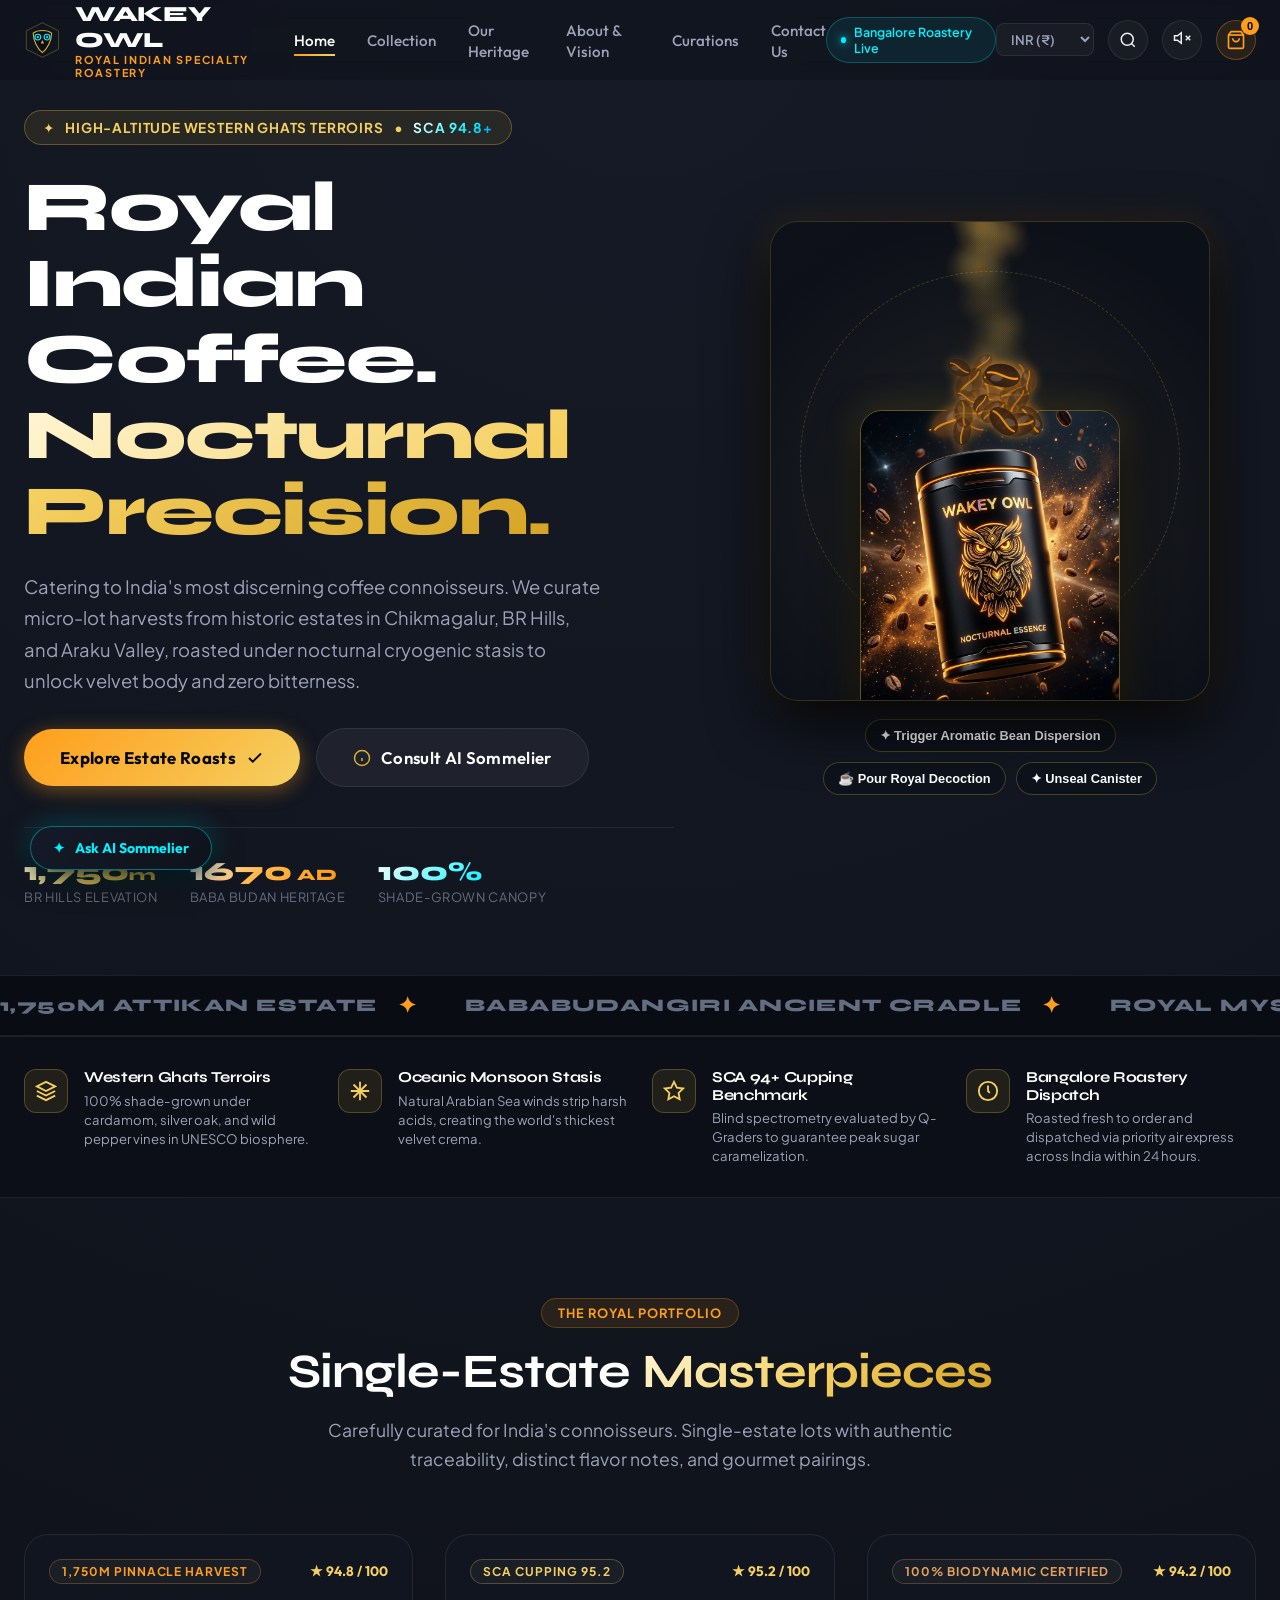
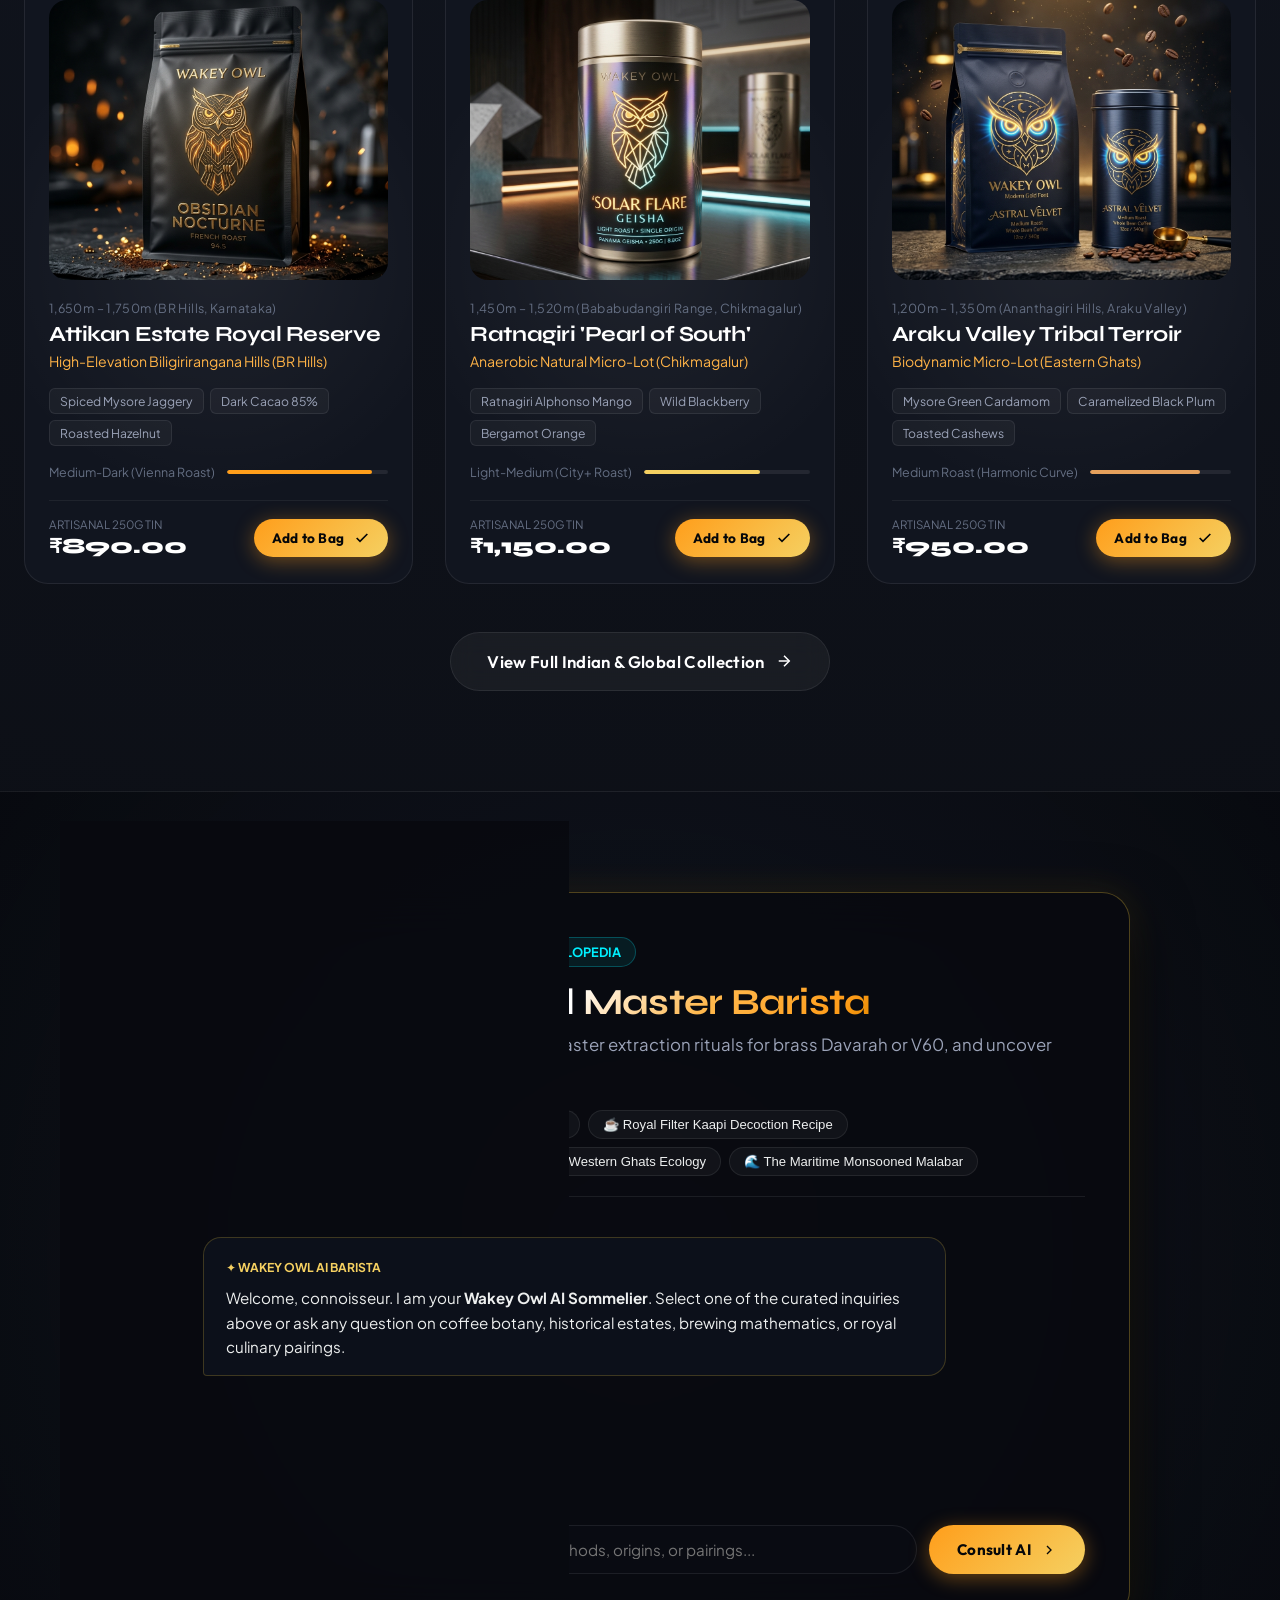
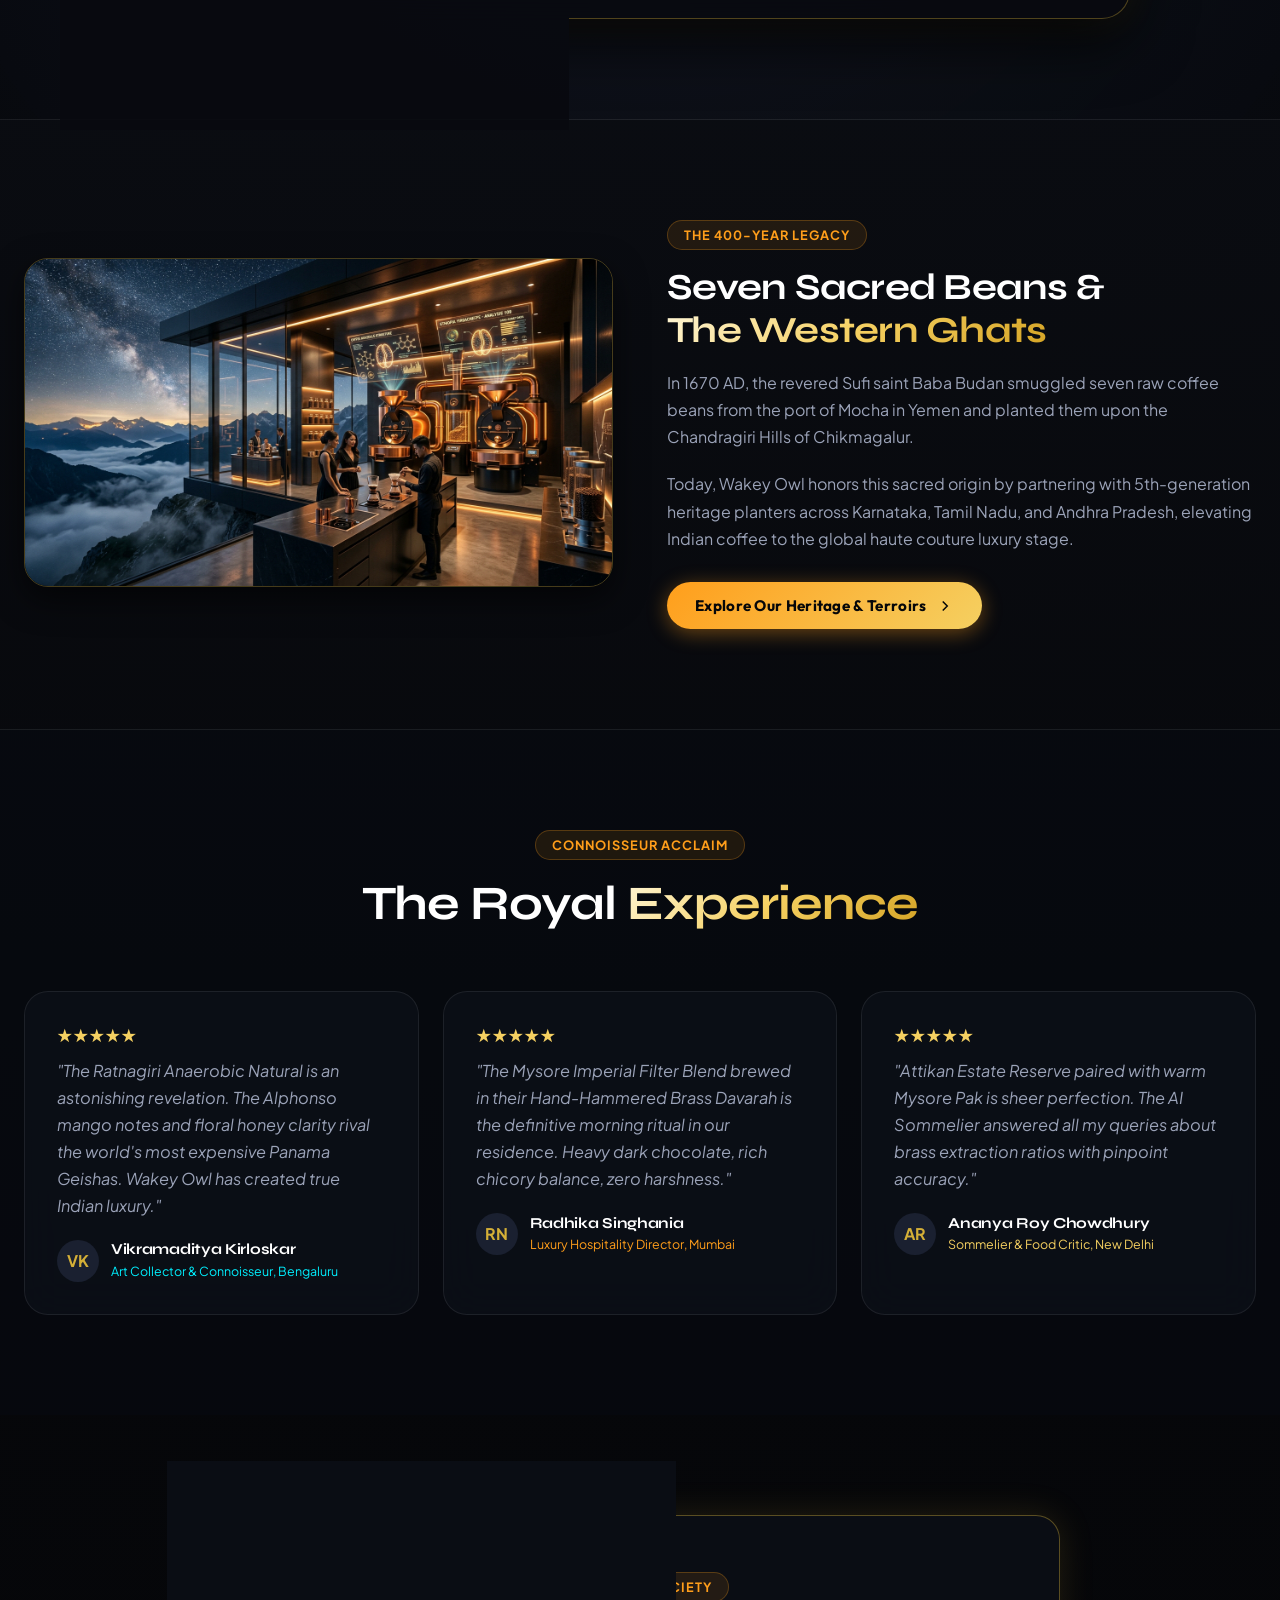
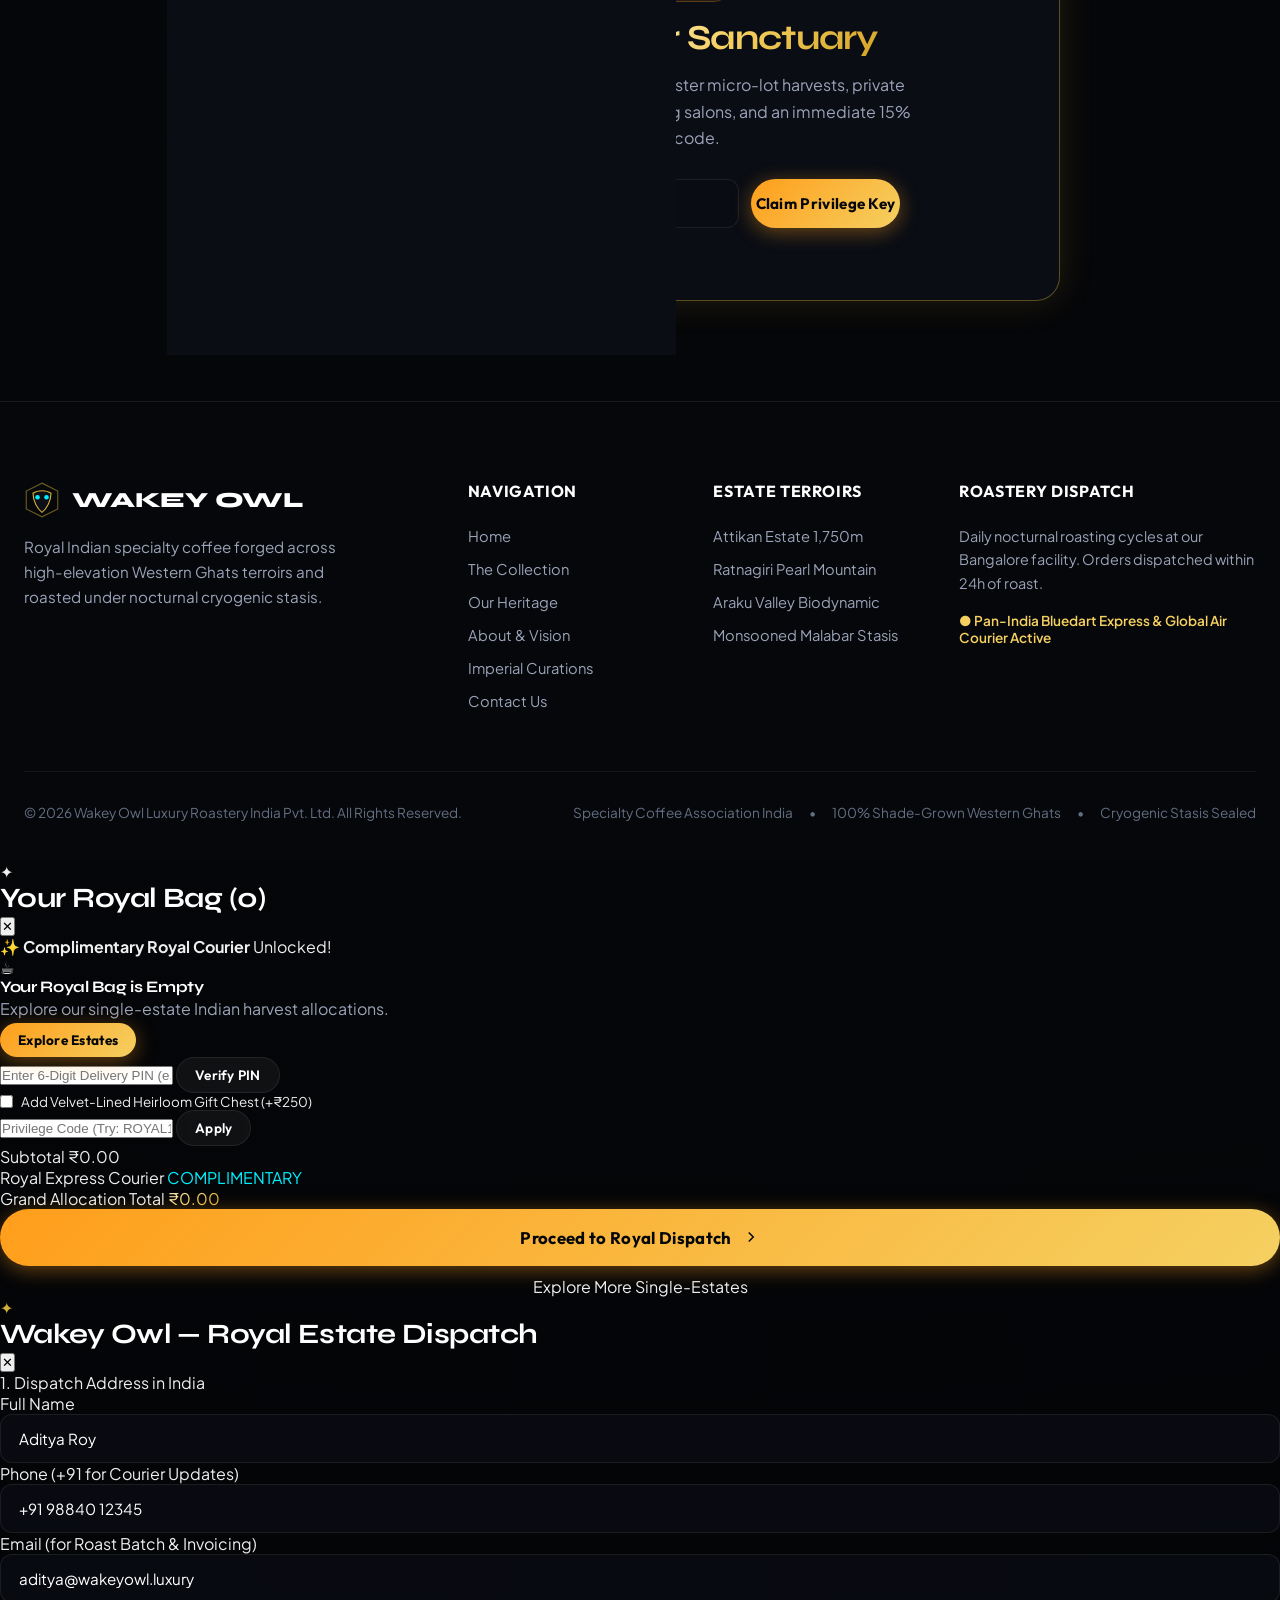
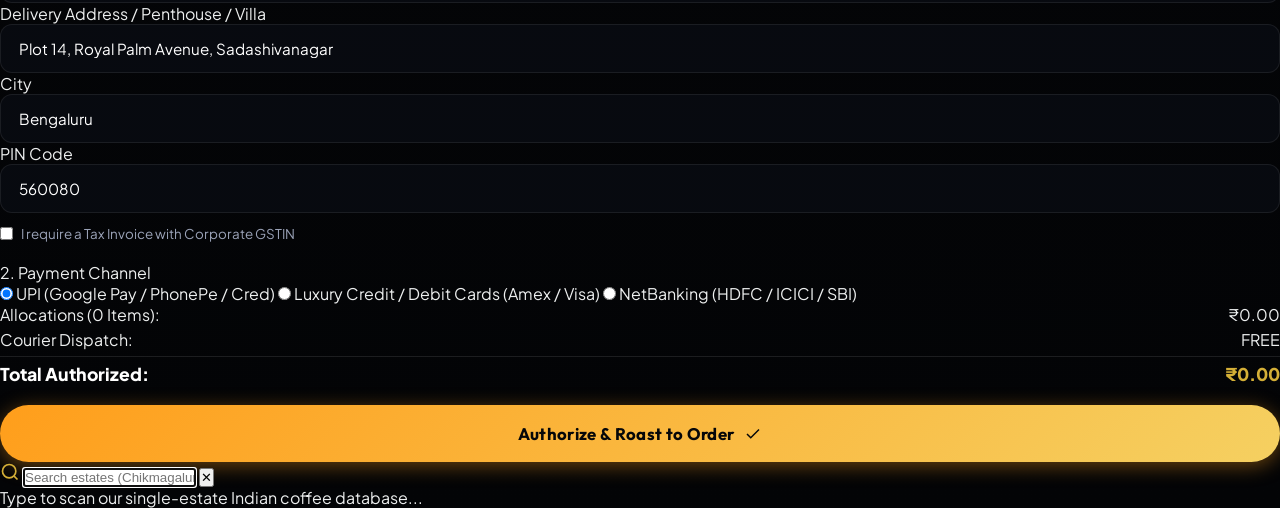
==== commit 52f81e53: "Add files via upload" ====
--- a/index.html
+++ b/index.html
@@ -5,6 +5,9 @@
   <meta name="viewport" content="width=device-width, initial-scale=1.0" />
   <title>Wakey Owl — Royal Indian Specialty Coffee & Nocturnal Roastery</title>
   <meta name="description" content="Forged at 1,750m in the Western Ghats. Discover India's finest single-estate micro-lots, royal filter kaapi formulas, and cryogenic specialty roasts." />
+
+  <!-- Favicon -->
+  <link rel="icon" type="image/svg+xml" href="data:image/svg+xml,%3Csvg xmlns='http://www.w3.org/2000/svg' viewBox='0 0 64 64' fill='none'%3E%3Cpolygon points='32,2 60,16 60,48 32,62 4,48 4,16' stroke='%23D4AF37' stroke-width='2' fill='%230C0F17'/%3E%3Ccircle cx='24' cy='27' r='4' fill='%2300F0FF'/%3E%3Ccircle cx='40' cy='27' r='4' fill='%2300F0FF'/%3E%3Cpolygon points='32,32 29,38 35,38' fill='%23FF9E1B'/%3E%3C/svg%3E" />
 
   <!-- Stylesheets -->
   <link rel="stylesheet" href="css/main.css" />
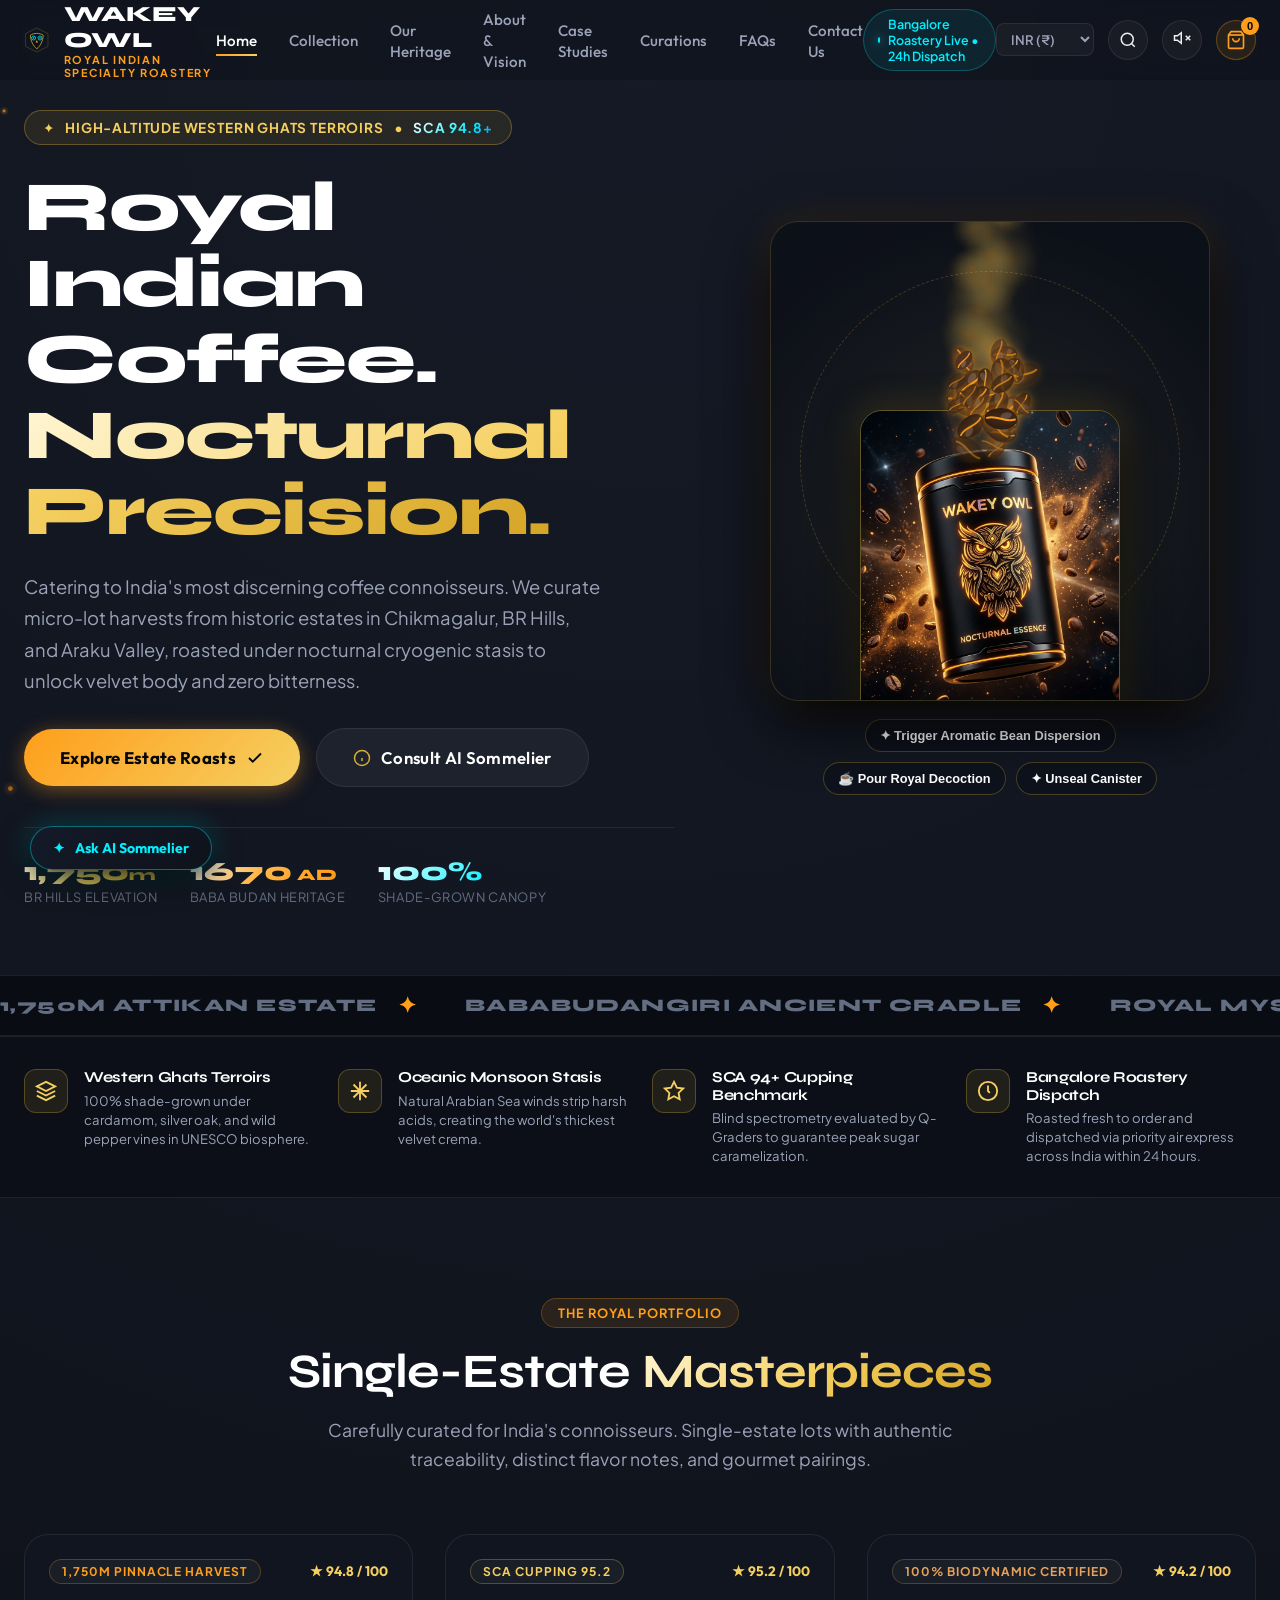
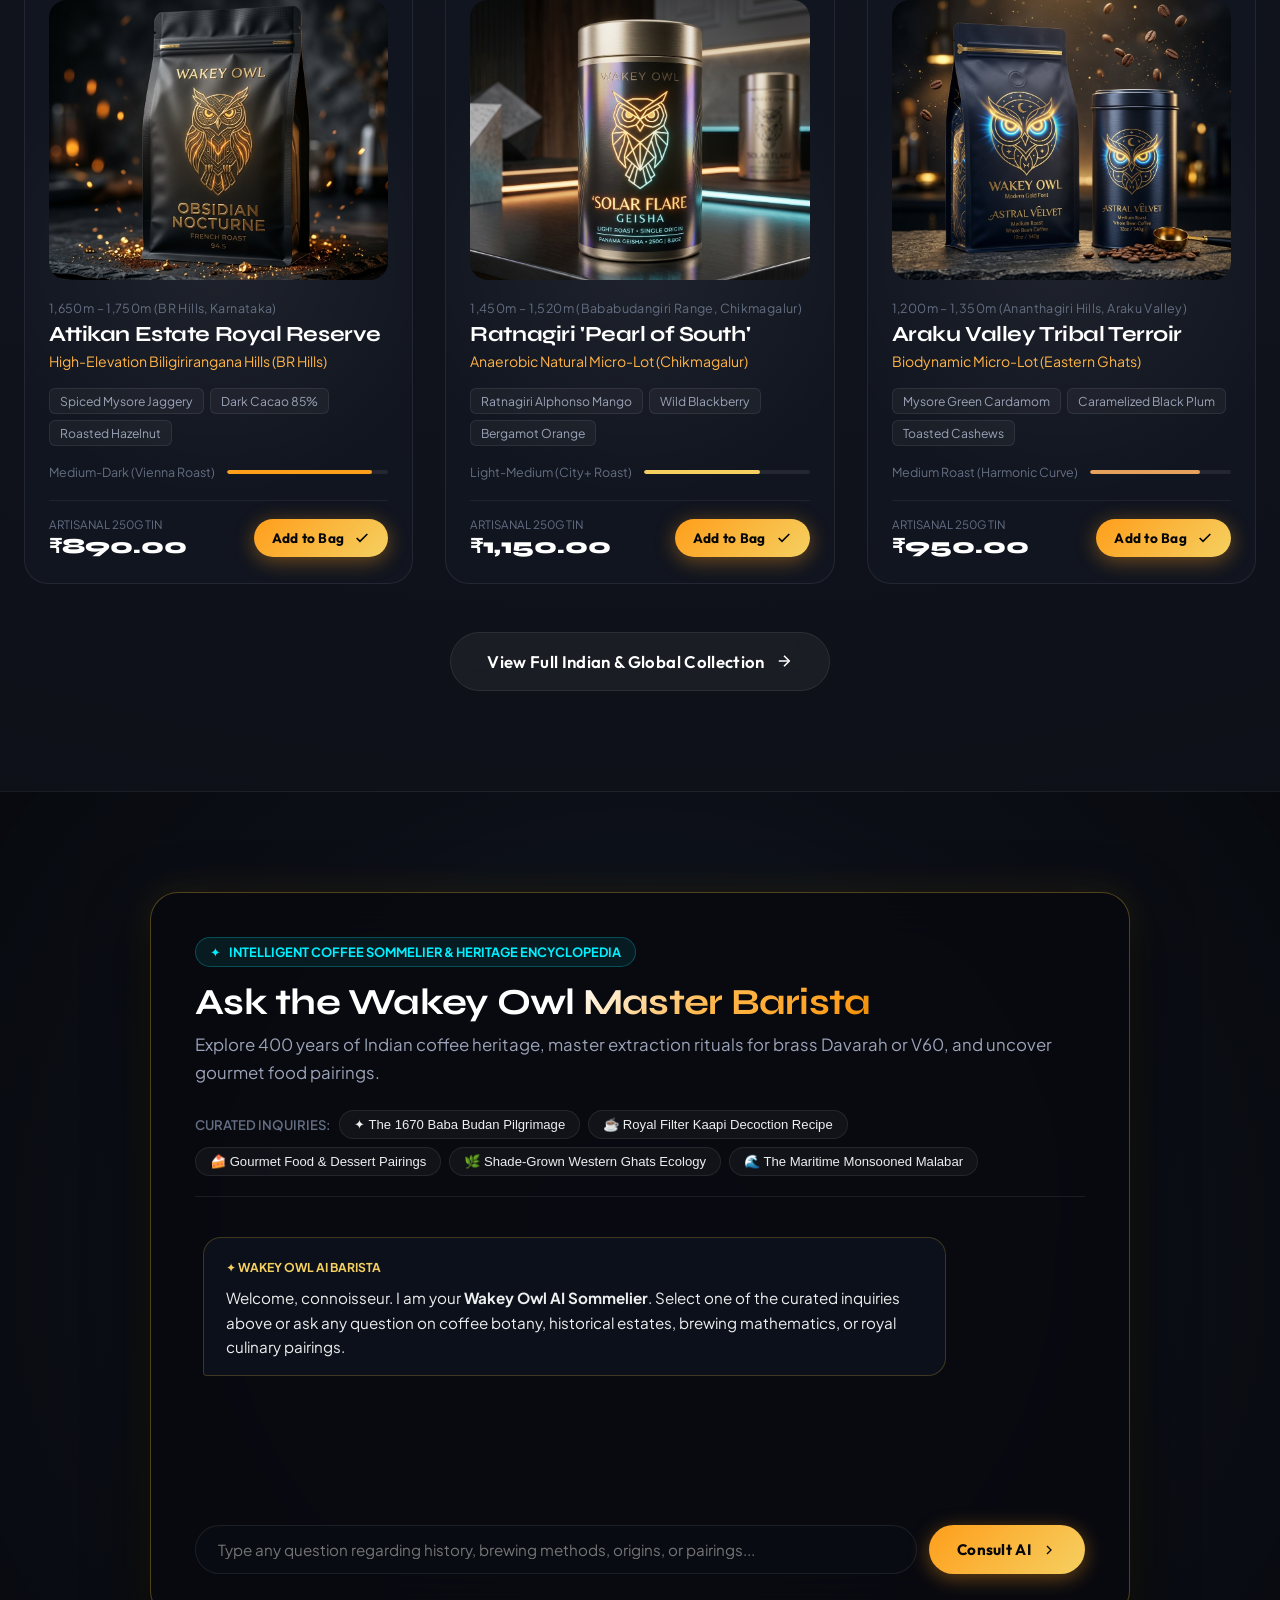
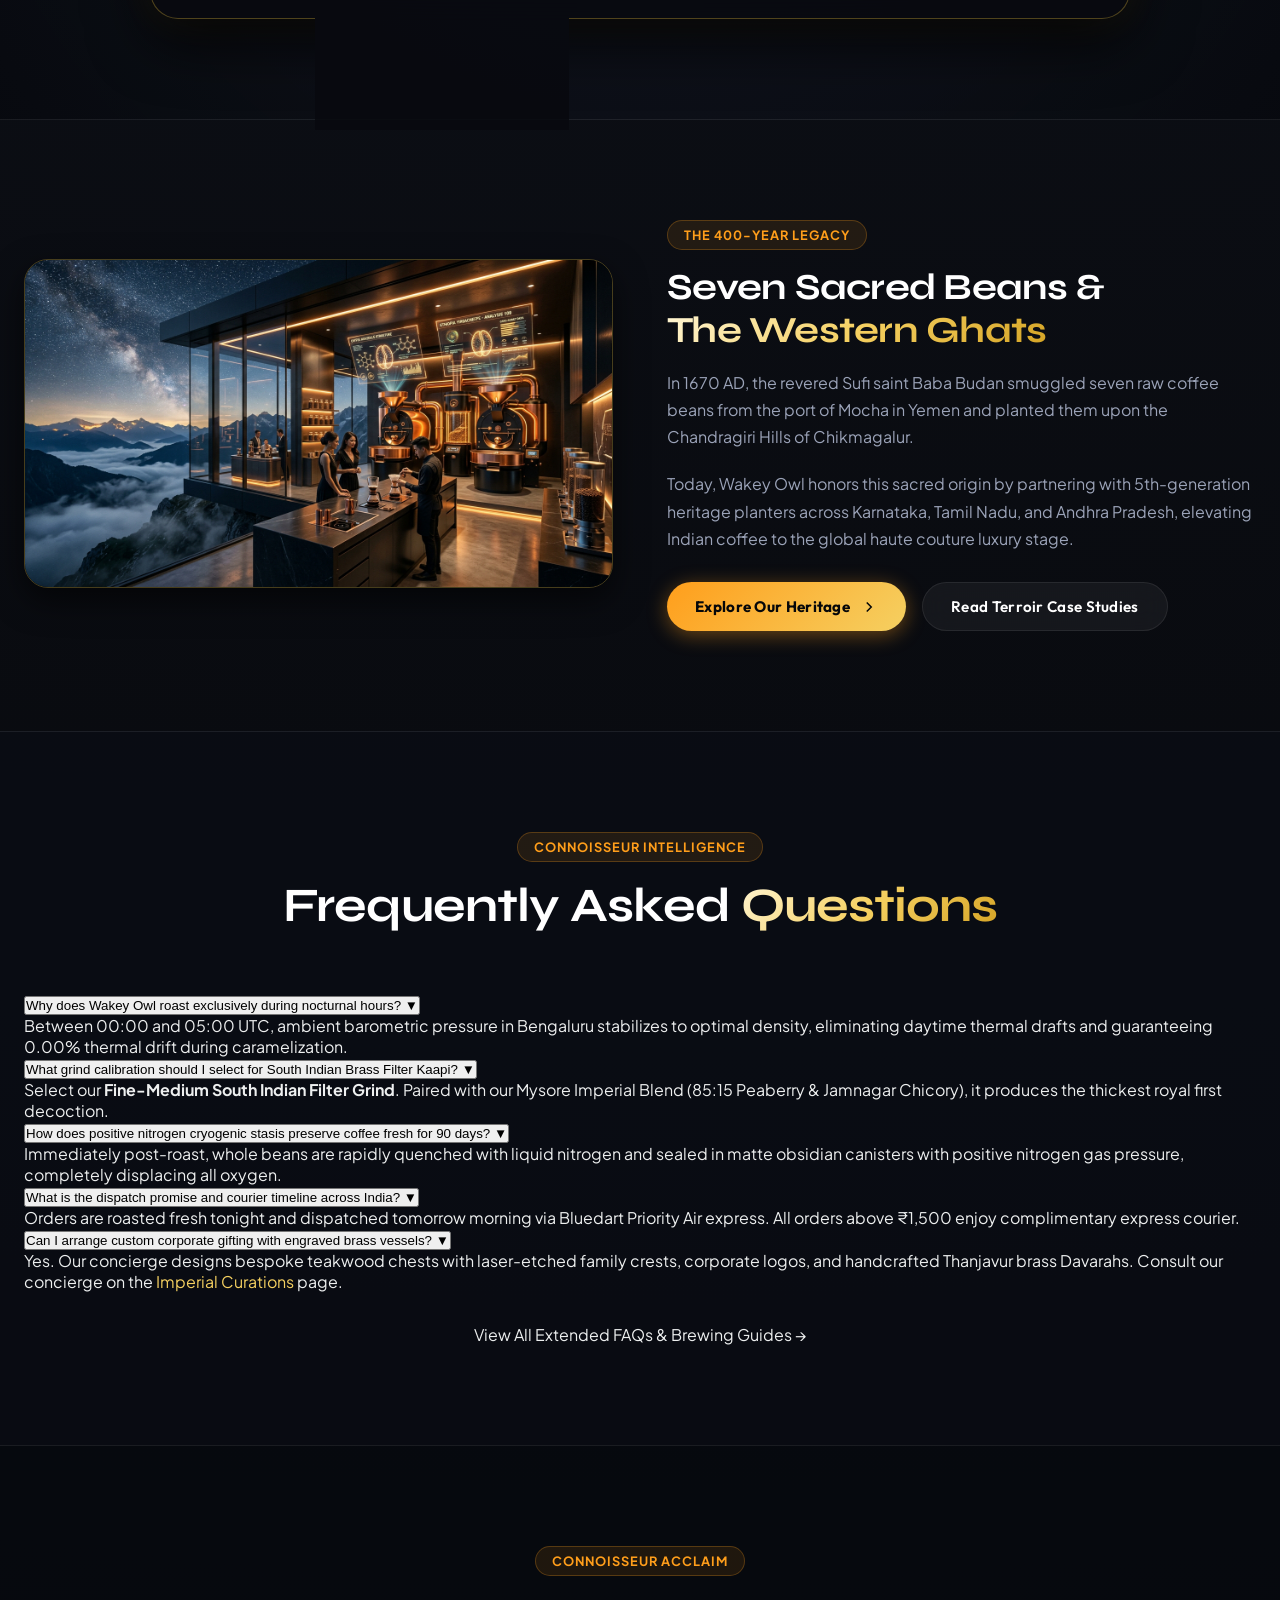
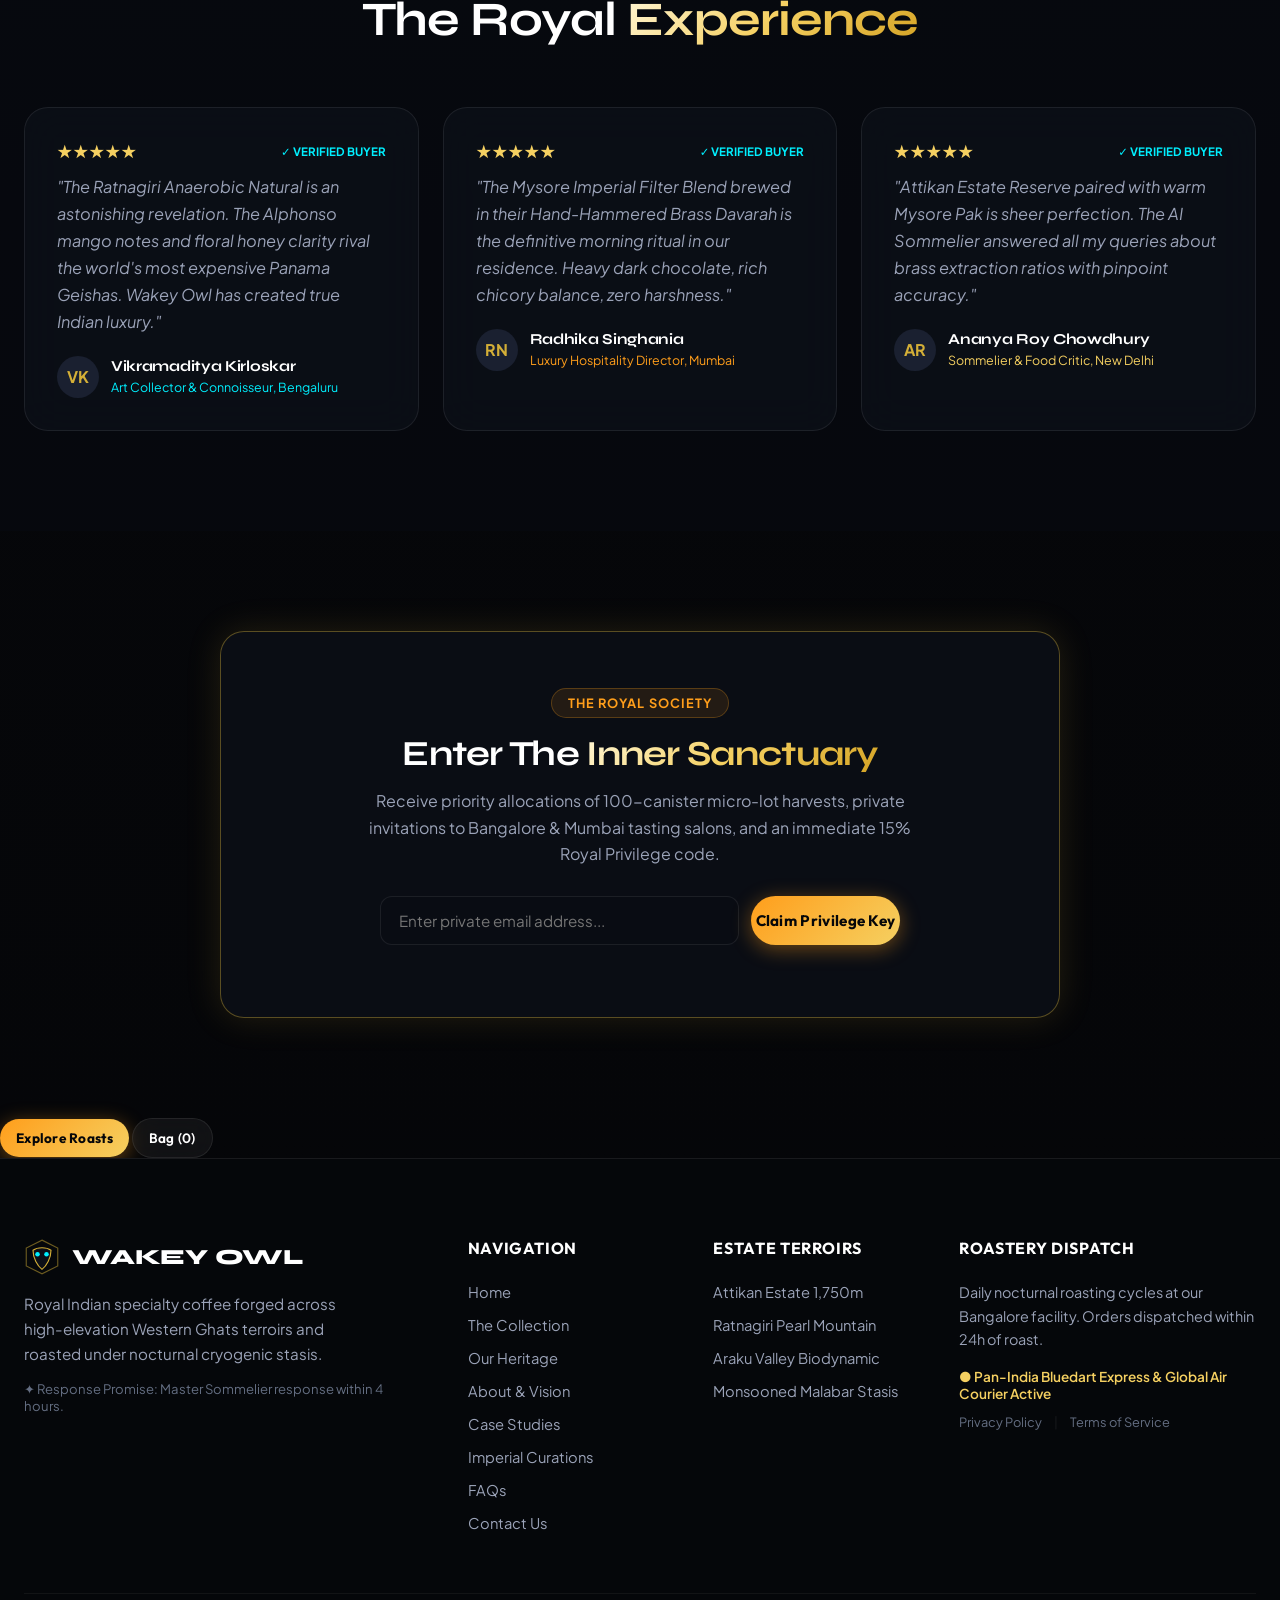
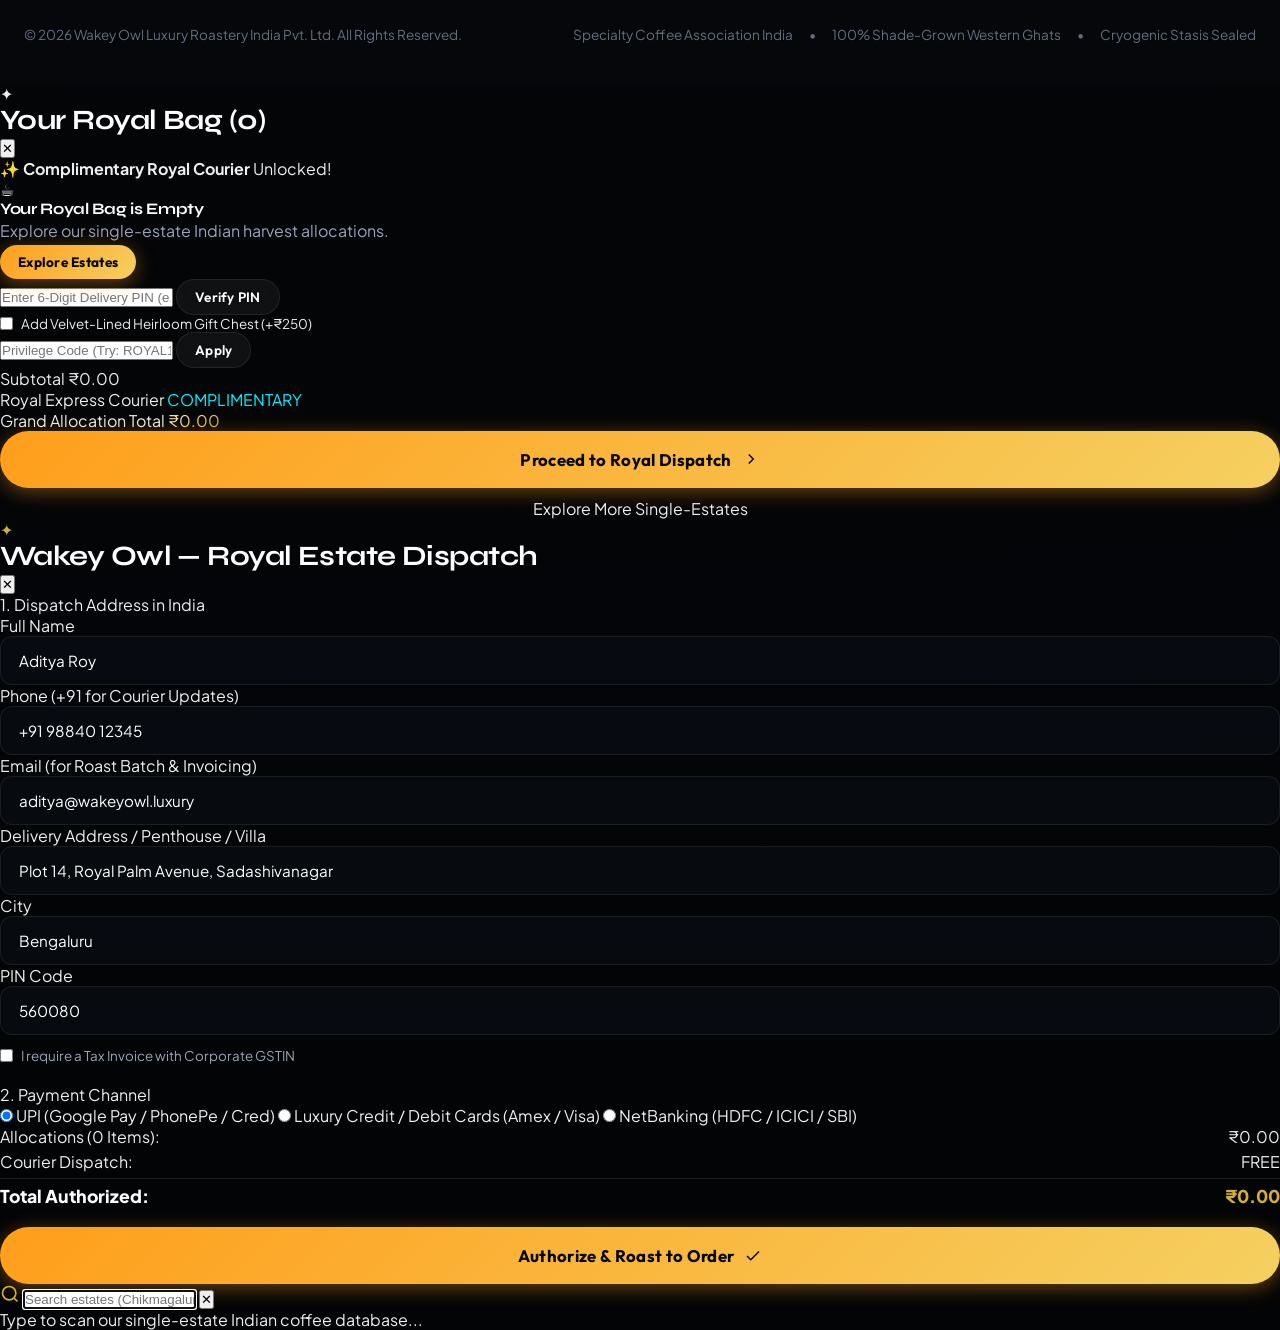
==== commit 319222d7: "Add files via upload" ====
--- a/index.html
+++ b/index.html
@@ -5,6 +5,27 @@
   <meta name="viewport" content="width=device-width, initial-scale=1.0" />
   <title>Wakey Owl — Royal Indian Specialty Coffee & Nocturnal Roastery</title>
   <meta name="description" content="Forged at 1,750m in the Western Ghats. Discover India's finest single-estate micro-lots, royal filter kaapi formulas, and cryogenic specialty roasts." />
+  <meta name="keywords" content="Specialty Coffee India, Single-Estate Coffee, Attikan Estate, Ratnagiri Coffee, South Indian Filter Kaapi, Chikmagalur Coffee, Araku Valley, Monsooned Malabar, Cryogenic Roastery" />
+
+  <!-- Geographic & Local SEO Tags -->
+  <meta name="geo.region" content="IN-KA" />
+  <meta name="geo.placename" content="Bengaluru" />
+  <meta name="geo.position" content="12.9716;77.5946" />
+  <meta name="ICBM" content="12.9716, 77.5946" />
+
+  <!-- OpenGraph & Social Sharing Meta -->
+  <meta property="og:title" content="Wakey Owl — Royal Indian Specialty Coffee & Nocturnal Roastery" />
+  <meta property="og:description" content="Forged at 1,750m in the Western Ghats. Discover India's finest single-estate micro-lots and cryogenic specialty roasts." />
+  <meta property="og:image" content="https://wakey-owl.vercel.app/assets/images/hero_canister.jpg" />
+  <meta property="og:url" content="https://wakey-owl.vercel.app/" />
+  <meta property="og:type" content="website" />
+  <meta property="og:site_name" content="Wakey Owl Luxury Roastery" />
+
+  <!-- Twitter Card -->
+  <meta name="twitter:card" content="summary_large_image" />
+  <meta name="twitter:title" content="Wakey Owl — Royal Indian Specialty Coffee" />
+  <meta name="twitter:description" content="Single-estate Indian coffee micro-lots roasted under nocturnal cryogenic stasis." />
+  <meta name="twitter:image" content="https://wakey-owl.vercel.app/assets/images/hero_canister.jpg" />
 
   <!-- Favicon -->
   <link rel="icon" type="image/svg+xml" href="data:image/svg+xml,%3Csvg xmlns='http://www.w3.org/2000/svg' viewBox='0 0 64 64' fill='none'%3E%3Cpolygon points='32,2 60,16 60,48 32,62 4,48 4,16' stroke='%23D4AF37' stroke-width='2' fill='%230C0F17'/%3E%3Ccircle cx='24' cy='27' r='4' fill='%2300F0FF'/%3E%3Ccircle cx='40' cy='27' r='4' fill='%2300F0FF'/%3E%3Cpolygon points='32,32 29,38 35,38' fill='%23FF9E1B'/%3E%3C/svg%3E" />
@@ -13,6 +34,43 @@
   <link rel="stylesheet" href="css/main.css" />
   <link rel="stylesheet" href="css/components.css" />
   <link rel="stylesheet" href="css/animations.css" />
+
+  <!-- Google Analytics 4 (GA4) Tag Template -->
+  <script async src="https://www.googletagmanager.com/gtag/js?id=G-WAKEYOWL26"></script>
+  <script>
+    window.dataLayer = window.dataLayer || [];
+    function gtag(){dataLayer.push(arguments);}
+    gtag('js', new Date());
+    gtag('config', 'G-WAKEYOWL26', { 'anonymize_ip': true });
+  </script>
+
+  <!-- LocalBusiness & Organization JSON-LD Schema -->
+  <script type="application/ld+json">
+  {
+    "@context": "https://schema.org",
+    "@type": "LocalBusiness",
+    "name": "Wakey Owl Luxury Roastery India Pvt. Ltd.",
+    "image": "https://wakey-owl.vercel.app/assets/images/hero_canister.jpg",
+    "telephone": "+91-80-4920-8800",
+    "email": "concierge@wakeyowl.luxury",
+    "address": {
+      "@type": "PostalAddress",
+      "streetAddress": "100ft Road, Indiranagar & Sadashivanagar",
+      "addressLocality": "Bengaluru",
+      "addressRegion": "Karnataka",
+      "postalCode": "560038",
+      "addressCountry": "IN"
+    },
+    "geo": {
+      "@type": "GeoCoordinates",
+      "latitude": 12.9716,
+      "longitude": 77.5946
+    },
+    "priceRange": "₹₹₹₹",
+    "servesCuisine": "Specialty Coffee, Single-Estate Beans, Artisanal Filter Kaapi",
+    "url": "https://wakey-owl.vercel.app/"
+  }
+  </script>
 </head>
 <body>
 
@@ -48,15 +106,17 @@
             <li class="nav-link-item"><a href="shop.html">Collection</a></li>
             <li class="nav-link-item"><a href="heritage.html">Our Heritage</a></li>
             <li class="nav-link-item"><a href="about.html">About & Vision</a></li>
+            <li class="nav-link-item"><a href="case-studies.html">Case Studies</a></li>
             <li class="nav-link-item"><a href="curations.html">Curations</a></li>
+            <li class="nav-link-item"><a href="faq.html">FAQs</a></li>
             <li class="nav-link-item"><a href="contact.html">Contact Us</a></li>
           </ul>
         </nav>
 
-        <!-- Live Roastery Status Pill -->
-        <div class="nav-live-status">
+        <!-- Live Roastery Status & Response Time Promise -->
+        <div class="nav-live-status" title="Dispatched within 24 Hours of Midnight Roast. 4h Concierge Response Guarantee.">
           <span class="live-beacon-dot"></span>
-          <span>Bangalore Roastery Live</span>
+          <span>Bangalore Roastery Live • 24h Dispatch</span>
         </div>
 
         <!-- Navigation Actions -->
@@ -107,8 +167,10 @@
         <li><a href="shop.html">The Collection</a></li>
         <li><a href="heritage.html">Our Heritage</a></li>
         <li><a href="about.html">About & Vision</a></li>
+        <li><a href="case-studies.html">Case Studies</a></li>
         <li><a href="curations.html">Imperial Curations</a></li>
-        <li><a href="contact.html">Contact & Salons</a></li>
+        <li><a href="faq.html">FAQs</a></li>
+        <li><a href="contact.html">Contact Us</a></li>
       </ul>
       <div style="margin-top: auto; padding-top: 24px; border-top: 1px solid var(--border-glass);">
         <button type="button" class="btn btn-glow-gold btn-block" data-cart-open>
@@ -120,7 +182,7 @@
     <!-- MAIN HOMEPAGE CONTENT -->
     <main>
 
-      <!-- 1. HERO SECTION: INTERACTIVE BEAN EMERGENCE & PACKET ANIMATION -->
+      <!-- 1. HERO SECTION: INTERACTIVE BEAN EMERGENCE & PACKET ANIMATION (ABOVE THE FOLD CTAS) -->
       <section class="hero-section" id="hero">
         <div class="container">
           <div class="hero-grid">
@@ -142,6 +204,7 @@
                 Catering to India's most discerning coffee connoisseurs. We curate micro-lot harvests from historic estates in Chikmagalur, BR Hills, and Araku Valley, roasted under nocturnal cryogenic stasis to unlock velvet body and zero bitterness.
               </p>
 
+              <!-- ABOVE THE FOLD CTA GROUP -->
               <div class="hero-cta-group animate-slide-up">
                 <a href="shop.html" class="btn btn-glow-gold btn-large" id="hero-cta-order">
                   <span>Explore Estate Roasts</span>
@@ -180,7 +243,7 @@
                 <canvas id="hero-coffee-canvas"></canvas>
 
                 <!-- Base Luxury Canister/Packet Graphic -->
-                <img src="assets/images/hero_canister.jpg" alt="Wakey Owl Royal Coffee Canister" class="stage-packet-img" />
+                <img src="assets/images/hero_canister.jpg" alt="Wakey Owl Royal Coffee Canister with Positive Nitrogen Cryo-Lock" class="stage-packet-img" />
               </div>
 
               <!-- Interactive Emergence Action Controls -->
@@ -305,7 +368,7 @@
         <div class="container">
           <div style="display: grid; grid-template-columns: 1fr 1fr; gap: 54px; align-items: center;">
             <div data-tilt>
-              <img src="assets/images/roastery_lab.jpg" alt="Indian High-Altitude Coffee Canopy" style="width: 100%; border-radius: 24px; border: 1px solid rgba(212,175,55,0.3); box-shadow: var(--shadow-md);" />
+              <img src="assets/images/roastery_lab.jpg" alt="Western Ghats High-Altitude Coffee Canopy in Chikmagalur" style="width: 100%; border-radius: 24px; border: 1px solid rgba(212,175,55,0.3); box-shadow: var(--shadow-md);" />
             </div>
             <div>
               <span class="section-eyebrow">The 400-Year Legacy</span>
@@ -316,16 +379,87 @@
               <p style="margin-bottom: 30px; line-height: 1.7;">
                 Today, Wakey Owl honors this sacred origin by partnering with 5th-generation heritage planters across Karnataka, Tamil Nadu, and Andhra Pradesh, elevating Indian coffee to the global haute couture luxury stage.
               </p>
-              <a href="heritage.html" class="btn btn-glow-gold">
-                <span>Explore Our Heritage & Terroirs</span>
-                <svg width="18" height="18" viewBox="0 0 24 24" fill="none" stroke="currentColor" stroke-width="2"><polyline points="9 18 15 12 9 6"></polyline></svg>
-              </a>
-            </div>
-          </div>
-        </div>
-      </section>
-
-      <!-- 7. CONNOISSEUR REVIEWS -->
+              <div style="display: flex; gap: 16px; flex-wrap: wrap;">
+                <a href="heritage.html" class="btn btn-glow-gold">
+                  <span>Explore Our Heritage</span>
+                  <svg width="18" height="18" viewBox="0 0 24 24" fill="none" stroke="currentColor" stroke-width="2"><polyline points="9 18 15 12 9 6"></polyline></svg>
+                </a>
+                <a href="case-studies.html" class="btn btn-glass">
+                  <span>Read Terroir Case Studies</span>
+                </a>
+              </div>
+            </div>
+          </div>
+        </div>
+      </section>
+
+      <!-- 7. HOMEPAGE 5 FAQS ACCORDION -->
+      <section class="section-py" style="background: rgba(10, 14, 22, 0.7); border-top: 1px solid var(--border-glass);">
+        <div class="container">
+          <div class="section-header">
+            <span class="section-eyebrow">Connoisseur Intelligence</span>
+            <h2 class="section-title">Frequently Asked <span class="text-gradient-gold">Questions</span></h2>
+          </div>
+
+          <div class="faq-accordion">
+            <div class="faq-item active">
+              <button type="button" class="faq-question-btn">
+                <span>Why does Wakey Owl roast exclusively during nocturnal hours?</span>
+                <span class="faq-icon-arrow">▼</span>
+              </button>
+              <div class="faq-answer-content">
+                Between 00:00 and 05:00 UTC, ambient barometric pressure in Bengaluru stabilizes to optimal density, eliminating daytime thermal drafts and guaranteeing 0.00% thermal drift during caramelization.
+              </div>
+            </div>
+
+            <div class="faq-item">
+              <button type="button" class="faq-question-btn">
+                <span>What grind calibration should I select for South Indian Brass Filter Kaapi?</span>
+                <span class="faq-icon-arrow">▼</span>
+              </button>
+              <div class="faq-answer-content">
+                Select our <strong>Fine-Medium South Indian Filter Grind</strong>. Paired with our Mysore Imperial Blend (85:15 Peaberry & Jamnagar Chicory), it produces the thickest royal first decoction.
+              </div>
+            </div>
+
+            <div class="faq-item">
+              <button type="button" class="faq-question-btn">
+                <span>How does positive nitrogen cryogenic stasis preserve coffee fresh for 90 days?</span>
+                <span class="faq-icon-arrow">▼</span>
+              </button>
+              <div class="faq-answer-content">
+                Immediately post-roast, whole beans are rapidly quenched with liquid nitrogen and sealed in matte obsidian canisters with positive nitrogen gas pressure, completely displacing all oxygen.
+              </div>
+            </div>
+
+            <div class="faq-item">
+              <button type="button" class="faq-question-btn">
+                <span>What is the dispatch promise and courier timeline across India?</span>
+                <span class="faq-icon-arrow">▼</span>
+              </button>
+              <div class="faq-answer-content">
+                Orders are roasted fresh tonight and dispatched tomorrow morning via Bluedart Priority Air express. All orders above ₹1,500 enjoy complimentary express courier.
+              </div>
+            </div>
+
+            <div class="faq-item">
+              <button type="button" class="faq-question-btn">
+                <span>Can I arrange custom corporate gifting with engraved brass vessels?</span>
+                <span class="faq-icon-arrow">▼</span>
+              </button>
+              <div class="faq-answer-content">
+                Yes. Our concierge designs bespoke teakwood chests with laser-etched family crests, corporate logos, and handcrafted Thanjavur brass Davarahs. Consult our concierge on the <a href="curations.html" style="color:var(--cyber-gold);">Imperial Curations</a> page.
+              </div>
+            </div>
+          </div>
+
+          <div style="text-align: center; margin-top: 32px;">
+            <a href="faq.html" class="link-continue-shopping">View All Extended FAQs & Brewing Guides →</a>
+          </div>
+        </div>
+      </section>
+
+      <!-- 8. CONNOISSEUR REVIEWS WITH VERIFIED BUYER BADGES -->
       <section class="section-py" style="background: rgba(8, 11, 17, 0.6); border-top: 1px solid var(--border-glass);">
         <div class="container">
           <div class="section-header">
@@ -335,7 +469,10 @@
 
           <div style="display: grid; grid-template-columns: repeat(auto-fit, minmax(320px, 1fr)); gap: 24px;">
             <div class="glass-panel" style="padding: 32px;">
-              <div style="color: var(--cyber-gold); font-size: 1.1rem; margin-bottom: 12px;">★★★★★</div>
+              <div style="display: flex; justify-content: space-between; align-items: center; margin-bottom: 12px;">
+                <div style="color: var(--cyber-gold); font-size: 1.1rem;">★★★★★</div>
+                <span style="font-size: 0.72rem; color: #00F0FF; font-weight: 700; text-transform: uppercase;">✓ Verified Buyer</span>
+              </div>
               <p style="font-style: italic; margin-bottom: 20px; font-size: 1.02rem;">
                 "The Ratnagiri Anaerobic Natural is an astonishing revelation. The Alphonso mango notes and floral honey clarity rival the world's most expensive Panama Geishas. Wakey Owl has created true Indian luxury."
               </p>
@@ -349,7 +486,10 @@
             </div>
 
             <div class="glass-panel" style="padding: 32px;">
-              <div style="color: var(--cyber-gold); font-size: 1.1rem; margin-bottom: 12px;">★★★★★</div>
+              <div style="display: flex; justify-content: space-between; align-items: center; margin-bottom: 12px;">
+                <div style="color: var(--cyber-gold); font-size: 1.1rem;">★★★★★</div>
+                <span style="font-size: 0.72rem; color: #00F0FF; font-weight: 700; text-transform: uppercase;">✓ Verified Buyer</span>
+              </div>
               <p style="font-style: italic; margin-bottom: 20px; font-size: 1.02rem;">
                 "The Mysore Imperial Filter Blend brewed in their Hand-Hammered Brass Davarah is the definitive morning ritual in our residence. Heavy dark chocolate, rich chicory balance, zero harshness."
               </p>
@@ -363,7 +503,10 @@
             </div>
 
             <div class="glass-panel" style="padding: 32px;">
-              <div style="color: var(--cyber-gold); font-size: 1.1rem; margin-bottom: 12px;">★★★★★</div>
+              <div style="display: flex; justify-content: space-between; align-items: center; margin-bottom: 12px;">
+                <div style="color: var(--cyber-gold); font-size: 1.1rem;">★★★★★</div>
+                <span style="font-size: 0.72rem; color: #00F0FF; font-weight: 700; text-transform: uppercase;">✓ Verified Buyer</span>
+              </div>
               <p style="font-style: italic; margin-bottom: 20px; font-size: 1.02rem;">
                 "Attikan Estate Reserve paired with warm Mysore Pak is sheer perfection. The AI Sommelier answered all my queries about brass extraction ratios with pinpoint accuracy."
               </p>
@@ -379,7 +522,7 @@
         </div>
       </section>
 
-      <!-- 8. VIP ROYAL SOCIETY PRIVILEGE CLUB -->
+      <!-- 9. VIP ROYAL SOCIETY PRIVILEGE CLUB -->
       <section class="section-py">
         <div class="container">
           <div class="glass-panel" style="padding: 56px 48px; text-align: center; max-width: 840px; margin: 0 auto; border-color: rgba(212,175,55,0.4); box-shadow: 0 0 35px rgba(212,175,55,0.15);">
@@ -401,6 +544,18 @@
       </section>
 
     </main>
+
+    <!-- STICKY MOBILE CTA BAR -->
+    <div class="sticky-mobile-cta">
+      <div class="sticky-mobile-cta-inner">
+        <a href="shop.html" class="btn btn-glow-gold" style="flex:1; padding:10px 16px; font-size:0.85rem;">
+          <span>Explore Roasts</span>
+        </a>
+        <button type="button" class="btn btn-glass" data-cart-open style="flex:1; padding:10px 16px; font-size:0.85rem;">
+          <span>Bag (<span class="cart-count-badge">0</span>)</span>
+        </button>
+      </div>
+    </div>
 
     <!-- LUXURY FOOTER -->
     <footer class="site-footer">
@@ -419,6 +574,9 @@
             <p>
               Royal Indian specialty coffee forged across high-elevation Western Ghats terroirs and roasted under nocturnal cryogenic stasis.
             </p>
+            <div style="margin-top: 14px; font-size: 0.82rem; color: var(--text-muted);">
+              ✦ Response Promise: Master Sommelier response within 4 hours.
+            </div>
           </div>
 
           <div>
@@ -428,7 +586,9 @@
               <li><a href="shop.html">The Collection</a></li>
               <li><a href="heritage.html">Our Heritage</a></li>
               <li><a href="about.html">About & Vision</a></li>
+              <li><a href="case-studies.html">Case Studies</a></li>
               <li><a href="curations.html">Imperial Curations</a></li>
+              <li><a href="faq.html">FAQs</a></li>
               <li><a href="contact.html">Contact Us</a></li>
             </ul>
           </div>
@@ -446,8 +606,13 @@
           <div class="footer-newsletter-box">
             <h4 class="footer-col-title">Roastery Dispatch</h4>
             <p>Daily nocturnal roasting cycles at our Bangalore facility. Orders dispatched within 24h of roast.</p>
-            <div style="font-size: 0.85rem; color: var(--cyber-gold); font-weight: 600;">
+            <div style="font-size: 0.85rem; color: var(--cyber-gold); font-weight: 600; margin-bottom: 12px;">
               ● Pan-India Bluedart Express & Global Air Courier Active
+            </div>
+            <div style="display:flex; gap:12px; font-size:0.8rem;">
+              <a href="privacy.html" style="color:var(--text-muted);">Privacy Policy</a>
+              <span style="color:var(--border-glass);">|</span>
+              <a href="terms.html" style="color:var(--text-muted);">Terms of Service</a>
             </div>
           </div>
         </div>
@@ -474,5 +639,12 @@
   <script src="js/ai-assistant.js"></script>
   <script src="js/cart.js"></script>
   <script src="js/app.js"></script>
+  <script>
+    document.querySelectorAll('.faq-question-btn').forEach(btn => {
+      btn.addEventListener('click', () => {
+        btn.parentElement.classList.toggle('active');
+      });
+    });
+  </script>
 </body>
 </html>
